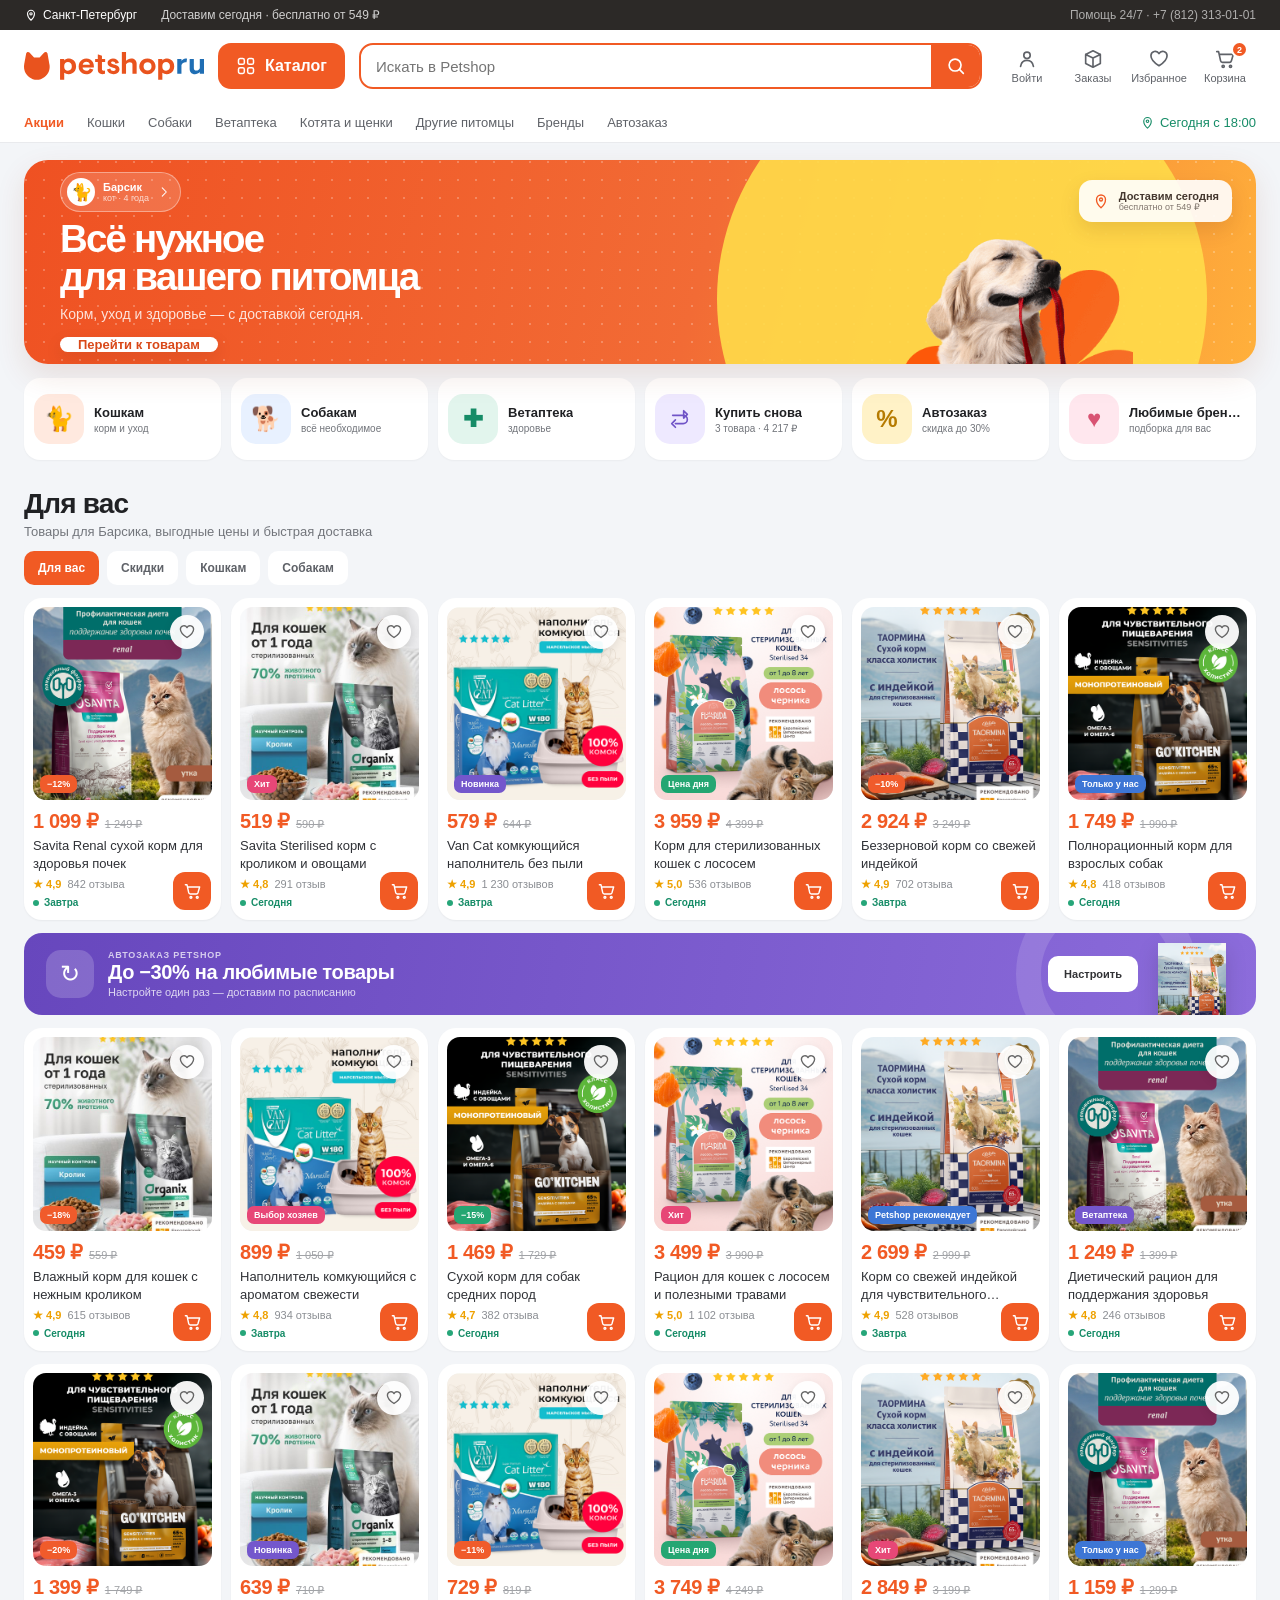
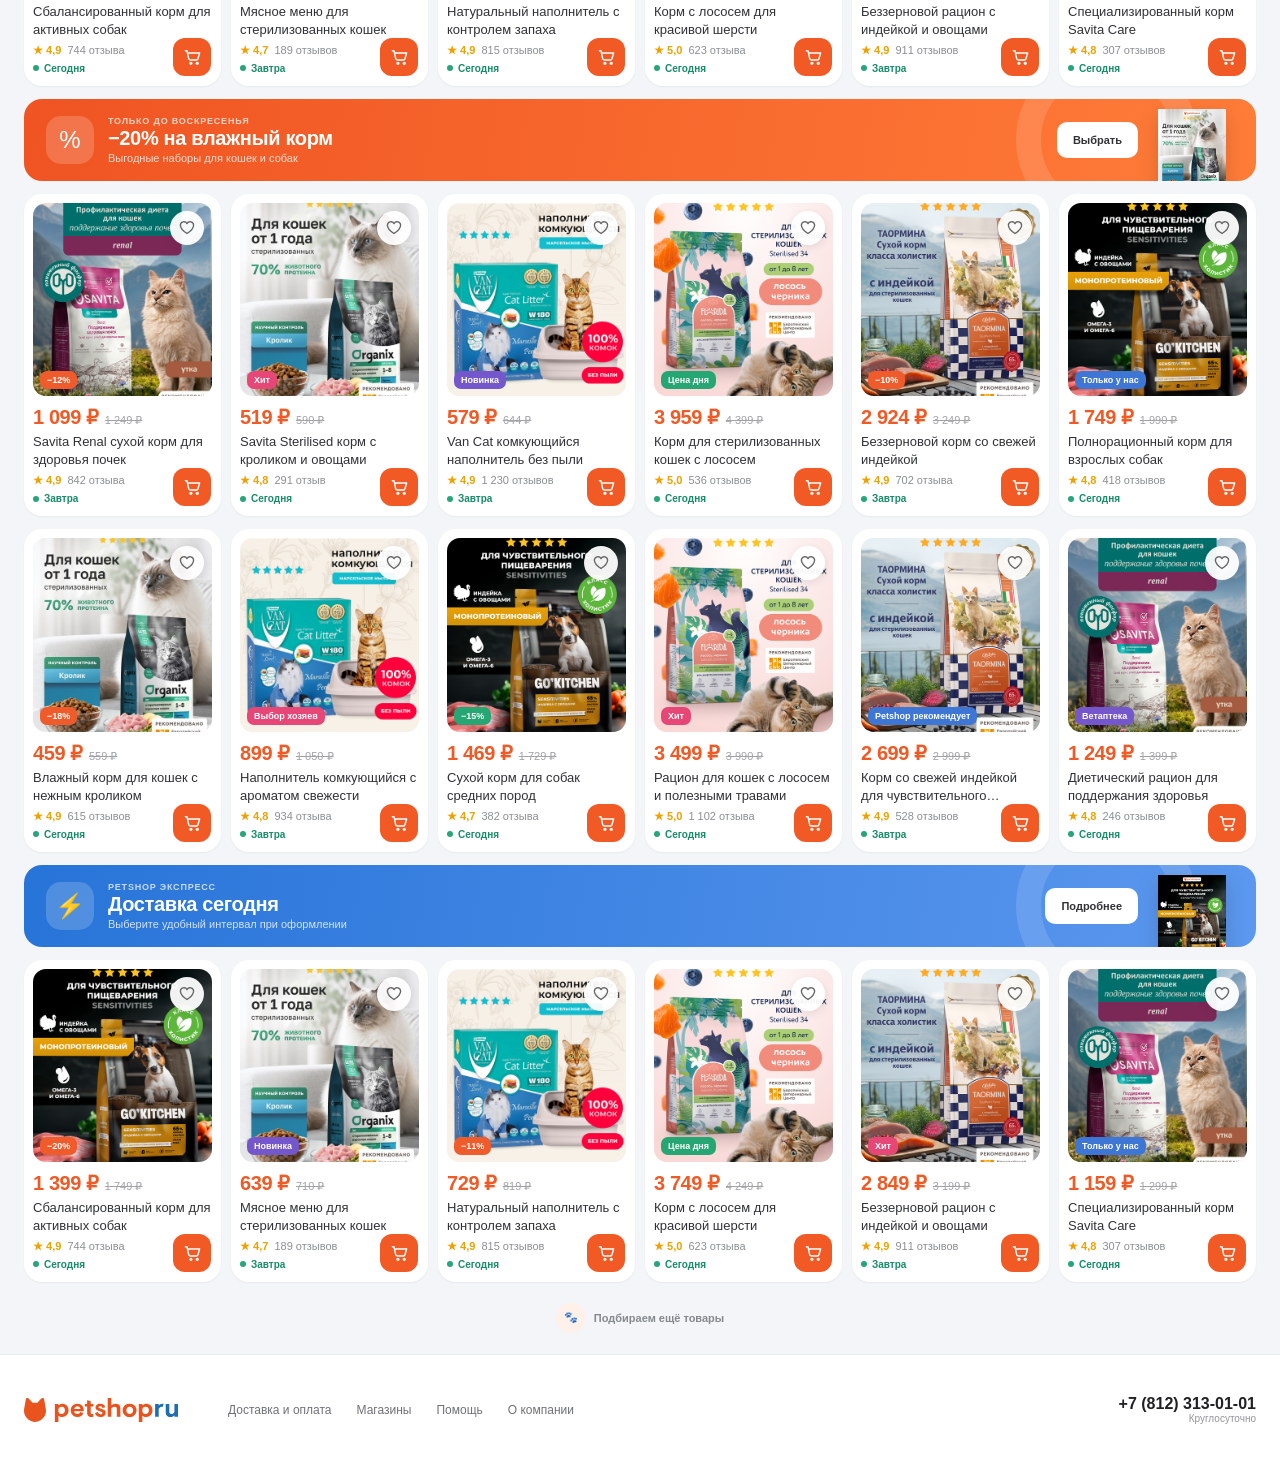
==== public/prototype/index.html @ 1a12dda7 "Add infinite product feed with promo strips" ====
<!doctype html>
<html lang="ru">
<head>
  <meta charset="utf-8">
  <meta name="viewport" content="width=device-width, initial-scale=1, viewport-fit=cover">
  <meta name="theme-color" content="#f15a24">
  <title>Petshop — новая лёгкая главная</title>
  <link rel="stylesheet" href="styles.css">
</head>
<body>
  <svg class="svg-sprite" aria-hidden="true">
    <symbol id="i-menu" viewBox="0 0 24 24"><path d="M4 7h16M4 12h16M4 17h16"/></symbol>
    <symbol id="i-search" viewBox="0 0 24 24"><circle cx="11" cy="11" r="6.5"/><path d="m16 16 4 4"/></symbol>
    <symbol id="i-pin" viewBox="0 0 24 24"><path d="M12 21s6-5.1 6-11a6 6 0 1 0-12 0c0 5.9 6 11 6 11Z"/><circle cx="12" cy="10" r="2"/></symbol>
    <symbol id="i-user" viewBox="0 0 24 24"><circle cx="12" cy="8" r="3.5"/><path d="M5 20c.7-4.3 3.2-6.5 7-6.5s6.3 2.2 7 6.5"/></symbol>
    <symbol id="i-heart" viewBox="0 0 24 24"><path d="M20.8 8.4c0 5.4-8.8 11-8.8 11s-8.8-5.6-8.8-11A4.7 4.7 0 0 1 12 6.1a4.7 4.7 0 0 1 8.8 2.3Z"/></symbol>
    <symbol id="i-cart" viewBox="0 0 24 24"><path d="M3 4h2l2.2 10.1a2 2 0 0 0 2 1.6h7.8a2 2 0 0 0 1.9-1.4L21 7H6"/><circle cx="10" cy="20" r="1.2"/><circle cx="18" cy="20" r="1.2"/></symbol>
    <symbol id="i-box" viewBox="0 0 24 24"><path d="m4 7 8-4 8 4-8 4-8-4Zm0 0v10l8 4 8-4V7M12 11v10"/></symbol>
    <symbol id="i-paw" viewBox="0 0 24 24"><ellipse cx="7" cy="8" rx="2" ry="3"/><ellipse cx="17" cy="8" rx="2" ry="3"/><ellipse cx="12" cy="5.5" rx="2" ry="3"/><path d="M6.5 17c0-3 2.5-6 5.5-6s5.5 3 5.5 6c0 2-1.7 3-3.4 2.3a5 5 0 0 0-4.2 0C8.2 20 6.5 19 6.5 17Z"/></symbol>
    <symbol id="i-grid" viewBox="0 0 24 24"><rect x="3" y="3" width="7" height="7" rx="2"/><rect x="14" y="3" width="7" height="7" rx="2"/><rect x="3" y="14" width="7" height="7" rx="2"/><rect x="14" y="14" width="7" height="7" rx="2"/></symbol>
    <symbol id="i-chevron" viewBox="0 0 24 24"><path d="m9 5 7 7-7 7"/></symbol>
    <symbol id="i-close" viewBox="0 0 24 24"><path d="m5 5 14 14M19 5 5 19"/></symbol>
    <symbol id="i-repeat" viewBox="0 0 24 24"><path d="M4 8h11.5a4.5 4.5 0 0 1 0 9H7"/><path d="m7 13-4 4 4 4M20 7l-4-4v8l4-4Z"/></symbol>
    <symbol id="i-home" viewBox="0 0 24 24"><path d="m3 11 9-8 9 8"/><path d="M5 10v11h14V10M9 21v-7h6v7"/></symbol>
  </svg>

  <div class="topbar">
    <div class="shell topbar__inner">
      <button type="button" data-toast="Город доставки — Санкт-Петербург"><svg><use href="#i-pin"/></svg>Санкт-Петербург</button>
      <span>Доставим сегодня · бесплатно от 549 ₽</span>
      <a href="tel:+78123130101">Помощь 24/7 · +7 (812) 313-01-01</a>
    </div>
  </div>

  <header class="site-header">
    <div class="shell header-main">
      <button class="icon-button mobile-menu" type="button" aria-label="Открыть меню" aria-expanded="false" data-menu-open><svg><use href="#i-menu"/></svg></button>

      <a class="logo" href="#" aria-label="Petshop — главная"><img src="assets/petshop-logo.svg" alt="Petshop.ru"></a>

      <button class="catalog-button" type="button" data-toast="Каталог открыт"><svg><use href="#i-grid"/></svg>Каталог</button>

      <form class="search search--desktop" data-search-form>
        <input type="search" placeholder="Искать в Petshop" aria-label="Поиск в Petshop">
        <button type="submit" aria-label="Найти"><svg><use href="#i-search"/></svg></button>
      </form>

      <nav class="account-nav" aria-label="Личный кабинет">
        <a href="#"><svg><use href="#i-user"/></svg><span>Войти</span></a>
        <a href="#"><svg><use href="#i-box"/></svg><span>Заказы</span></a>
        <a href="#"><svg><use href="#i-heart"/></svg><span>Избранное</span></a>
        <a href="#" class="cart-link"><svg><use href="#i-cart"/></svg><span>Корзина</span><b data-cart-count>2</b></a>
      </nav>

      <a class="mobile-cart" href="#" aria-label="Корзина"><svg><use href="#i-cart"/></svg><b data-cart-count>2</b></a>
    </div>

    <div class="shell mobile-search-wrap">
      <form class="search search--mobile" data-search-form>
        <svg><use href="#i-search"/></svg>
        <input type="search" placeholder="Искать в Petshop" aria-label="Поиск в Petshop">
      </form>
    </div>

    <nav class="shell shortcut-nav" aria-label="Разделы магазина">
      <a class="shortcut-nav__accent" href="#catalog">Акции</a>
      <a href="#">Кошки</a>
      <a href="#">Собаки</a>
      <a href="#">Ветаптека</a>
      <a href="#">Котята и щенки</a>
      <a href="#">Другие питомцы</a>
      <a href="#">Бренды</a>
      <a href="#auto">Автозаказ</a>
      <span><svg><use href="#i-pin"/></svg> Сегодня с 18:00</span>
    </nav>
  </header>

  <main>
    <section class="shell hero">
      <div class="hero__content">
        <button class="pet-chip" type="button" data-toast="Профиль Барсика открыт"><span class="pet-chip__avatar">🐈</span><span><b>Барсик</b><small>кот · 4 года</small></span><svg><use href="#i-chevron"/></svg></button>
        <h1>Всё нужное<br>для вашего питомца</h1>
        <p>Корм, уход и здоровье — с доставкой сегодня.</p>
        <button class="hero__button" type="button" data-scroll-catalog>Перейти к товарам</button>
      </div>
      <div class="hero__message"><svg><use href="#i-pin"/></svg><span><b>Доставим сегодня</b><small>бесплатно от 549 ₽</small></span></div>
      <div class="hero__shape"></div>
      <img class="hero__pet" src="assets/hero-dog.png" alt="Собака Petshop">
    </section>

    <section class="shell quick-section" aria-label="Быстрые действия">
      <div class="quick-grid">
        <a class="quick-card" href="#"><span class="quick-card__icon quick-card__icon--peach">🐈</span><span><b>Кошкам</b><small>корм и уход</small></span></a>
        <a class="quick-card" href="#"><span class="quick-card__icon quick-card__icon--blue">🐕</span><span><b>Собакам</b><small>всё необходимое</small></span></a>
        <a class="quick-card" href="#"><span class="quick-card__icon quick-card__icon--green">✚</span><span><b>Ветаптека</b><small>здоровье</small></span></a>
        <button class="quick-card" type="button" data-repeat-order><span class="quick-card__icon quick-card__icon--lilac"><svg><use href="#i-repeat"/></svg></span><span><b>Купить снова</b><small>3 товара · 4 217 ₽</small></span></button>
        <a class="quick-card" href="#auto"><span class="quick-card__icon quick-card__icon--yellow">%</span><span><b>Автозаказ</b><small>скидка до 30%</small></span></a>
        <a class="quick-card" href="#"><span class="quick-card__icon quick-card__icon--rose">♥</span><span><b>Любимые бренды</b><small>подборка для вас</small></span></a>
      </div>
    </section>

    <section class="shell product-section" id="catalog">
      <div class="section-head">
        <div><h2>Для вас</h2><p>Товары для Барсика, выгодные цены и быстрая доставка</p></div>
      </div>

      <div class="discovery-tabs" aria-label="Фильтры товарной ленты">
        <button class="is-active" type="button">Для вас</button>
        <button type="button" data-toast="Показываем товары со скидками">Скидки</button>
        <button type="button" data-toast="Показываем товары для кошек">Кошкам</button>
        <button type="button" data-toast="Показываем товары для собак">Собакам</button>
      </div>

      <div class="product-feed" data-product-feed aria-live="polite"></div>
      <div class="feed-loader" data-feed-sentinel><span>🐾</span> Подбираем ещё товары</div>
    </section>
  </main>

  <footer class="footer">
    <div class="shell footer__inner">
      <a class="logo logo--footer" href="#"><img src="assets/petshop-logo.svg" alt="Petshop.ru"></a>
      <nav><a href="#">Доставка и оплата</a><a href="#">Магазины</a><a href="#">Помощь</a><a href="#">О компании</a></nav>
      <div><a href="tel:+78123130101">+7 (812) 313-01-01</a><span>Круглосуточно</span></div>
    </div>
  </footer>

  <nav class="mobile-bottom-nav" aria-label="Мобильная навигация">
    <a class="is-active" href="#"><svg><use href="#i-home"/></svg><span>Главная</span></a>
    <a href="#catalog"><svg><use href="#i-grid"/></svg><span>Каталог</span></a>
    <a href="#"><svg><use href="#i-search"/></svg><span>Поиск</span></a>
    <a href="#"><svg><use href="#i-box"/></svg><span>Заказы</span></a>
    <a href="#"><svg><use href="#i-cart"/></svg><span>Корзина</span><b data-cart-count>2</b></a>
  </nav>

  <aside class="mobile-drawer" aria-hidden="true" data-mobile-drawer>
    <div class="mobile-drawer__panel">
      <div class="mobile-drawer__head"><a class="logo" href="#"><img src="assets/petshop-logo.svg" alt="Petshop.ru"></a><button class="icon-button" type="button" aria-label="Закрыть меню" data-menu-close><svg><use href="#i-close"/></svg></button></div>
      <nav><a href="#catalog">Каталог</a><a href="#">Кошки</a><a href="#">Собаки</a><a href="#">Ветаптека</a><a href="#auto">Автозаказ</a><a href="#">Магазины</a></nav>
      <div class="drawer-delivery"><svg><use href="#i-pin"/></svg><span><b>Доставим сегодня</b><small>Санкт-Петербург</small></span></div>
    </div>
  </aside>

  <div class="toast" role="status" aria-live="polite" data-toast-box></div>
  <script src="script.js"></script>
</body>
</html>
---- public/prototype/styles.css ----
:root {
  --orange: #f15a24;
  --orange-dark: #d94716;
  --ink: #202124;
  --muted: #72757b;
  --line: #e9eaed;
  --canvas: #f3f5f8;
  --paper: #fff;
  --green: #168c67;
  --radius: 18px;
}

* { box-sizing: border-box; }
html { scroll-behavior: smooth; }
body { margin: 0; overflow-x: clip; background: var(--canvas); color: var(--ink); font-family: -apple-system, BlinkMacSystemFont, "Segoe UI", Arial, sans-serif; -webkit-font-smoothing: antialiased; }
body.drawer-open { overflow: hidden; }
a { color: inherit; text-decoration: none; }
button, input { font: inherit; }
button { color: inherit; }
button, a { -webkit-tap-highlight-color: transparent; }
img { display: block; max-width: 100%; }
svg { width: 22px; height: 22px; fill: none; stroke: currentColor; stroke-width: 1.8; stroke-linecap: round; stroke-linejoin: round; }
.svg-sprite { position: absolute; width: 0; height: 0; overflow: hidden; }
.shell { width: min(1360px, calc(100% - 48px)); margin-inline: auto; }

.topbar { background: #2c2927; color: rgba(255,255,255,.78); font-size: 12px; }
.topbar__inner { height: 30px; display: flex; align-items: center; gap: 24px; }
.topbar button { display: flex; align-items: center; gap: 5px; padding: 0; border: 0; background: none; color: #fff; cursor: pointer; }
.topbar button svg { width: 14px; height: 14px; }
.topbar a { margin-left: auto; color: rgba(255,255,255,.62); }

.site-header { position: sticky; z-index: 50; top: 0; background: #fff; box-shadow: 0 1px 0 var(--line); }
.header-main { height: 72px; display: flex; align-items: center; gap: 14px; }
.logo { flex: 0 0 auto; display: inline-flex; align-items: center; }
.logo img { width: 180px; height: 28px; }
.catalog-button { height: 46px; display: flex; align-items: center; gap: 9px; padding: 0 18px; border: 0; border-radius: 13px; background: var(--orange); color: #fff; font-weight: 750; cursor: pointer; }
.catalog-button:hover { background: var(--orange-dark); }
.catalog-button svg { width: 20px; }
.search { height: 46px; display: flex; align-items: center; border: 2px solid var(--orange); border-radius: 14px; background: #fff; overflow: hidden; }
.search--desktop { flex: 1 1 auto; min-width: 240px; }
.search input { width: 100%; height: 100%; padding: 0 15px; border: 0; outline: 0; background: transparent; font-size: 15px; }
.search button { width: 52px; height: 100%; display: grid; place-items: center; border: 0; background: var(--orange); color: #fff; cursor: pointer; }
.account-nav { flex: 0 0 auto; display: flex; gap: 4px; }
.account-nav a { position: relative; min-width: 62px; height: 52px; display: grid; place-items: center; align-content: center; gap: 2px; border-radius: 12px; color: #5f6268; font-size: 11px; }
.account-nav a:hover { background: #f6f6f7; color: var(--orange); }
.account-nav svg { width: 22px; height: 22px; }
.account-nav b, .mobile-cart b, .mobile-bottom-nav b { position: absolute; top: 1px; right: 8px; min-width: 17px; height: 17px; display: grid; place-items: center; padding: 0 4px; border: 2px solid #fff; border-radius: 99px; background: var(--orange); color: #fff; font-size: 9px; }
.mobile-menu, .mobile-cart, .mobile-search-wrap { display: none; }
.icon-button { width: 42px; height: 42px; display: grid; place-items: center; padding: 0; border: 1px solid var(--line); border-radius: 12px; background: #fff; cursor: pointer; }
.mobile-menu { display: none; }

.shortcut-nav { height: 40px; display: flex; align-items: center; gap: 23px; overflow: hidden; color: #5f6268; font-size: 13px; white-space: nowrap; }
.shortcut-nav a:hover, .shortcut-nav__accent { color: var(--orange); }
.shortcut-nav__accent { font-weight: 750; }
.shortcut-nav span { margin-left: auto; display: flex; align-items: center; gap: 5px; color: var(--green); }
.shortcut-nav span svg { width: 15px; height: 15px; }

.hero { position: relative; height: 204px; margin-top: 18px; overflow: hidden; border-radius: 24px; background: linear-gradient(105deg, #ef5122 0%, #f26b35 55%, #ffb03b 100%); color: #fff; box-shadow: 0 12px 30px rgba(147,61,28,.12); }
.hero::before { content: ""; position: absolute; inset: 0; opacity: .24; background-image: radial-gradient(circle at 2px 2px, #fff 1.2px, transparent 1.4px); background-size: 18px 18px; }
.hero__content { position: relative; z-index: 3; width: 57%; height: 100%; display: flex; flex-direction: column; align-items: flex-start; justify-content: center; padding: 20px 36px; }
.pet-chip { display: flex; align-items: center; gap: 8px; margin-bottom: 8px; padding: 5px 9px 5px 6px; border: 1px solid rgba(255,255,255,.38); border-radius: 99px; background: rgba(255,255,255,.16); color: #fff; cursor: pointer; }
.pet-chip__avatar { width: 28px; height: 28px; display: grid; place-items: center; border-radius: 50%; background: #fff; font-size: 17px; }
.pet-chip span:nth-child(2) { display: grid; text-align: left; }
.pet-chip b { font-size: 11px; }
.pet-chip small { opacity: .75; font-size: 9px; }
.pet-chip svg { width: 14px; height: 14px; }
.hero h1 { margin: 0; max-width: 580px; font-size: clamp(32px, 3vw, 46px); line-height: .98; letter-spacing: -1.8px; }
.hero p { margin: 10px 0 15px; color: rgba(255,255,255,.84); font-size: 14px; }
.hero__button { height: 40px; padding: 0 18px; border: 0; border-radius: 11px; background: #fff; color: #d94818; font-size: 13px; font-weight: 750; cursor: pointer; box-shadow: 0 6px 16px rgba(104,36,12,.14); }
.hero__shape { position: absolute; z-index: 1; right: 4%; bottom: -180px; width: 490px; height: 490px; border-radius: 50%; background: rgba(255,220,74,.9); }
.hero__pet { position: absolute; z-index: 2; right: 10%; bottom: -112px; width: 310px; }
.hero__message { position: absolute; z-index: 4; right: 24px; top: 20px; display: flex; align-items: center; gap: 9px; padding: 10px 13px; border-radius: 13px; background: rgba(255,255,255,.9); color: #44372e; box-shadow: 0 8px 20px rgba(91,42,15,.13); }
.hero__message svg { width: 18px; color: var(--orange); }
.hero__message span { display: grid; }
.hero__message b { font-size: 11px; }
.hero__message small { color: #81766e; font-size: 9px; }

.quick-section { margin-top: 14px; }
.quick-grid { display: grid; grid-template-columns: repeat(6, minmax(0,1fr)); gap: 10px; }
.quick-card { min-width: 0; height: 82px; display: flex; align-items: center; gap: 10px; padding: 10px; border: 0; border-radius: 16px; background: #fff; text-align: left; cursor: pointer; box-shadow: 0 1px 2px rgba(20,20,20,.04); transition: transform .18s ease, box-shadow .18s ease; }
.quick-card:hover { transform: translateY(-2px); box-shadow: 0 8px 22px rgba(30,34,40,.08); }
.quick-card__icon { flex: 0 0 50px; width: 50px; height: 50px; display: grid; place-items: center; border-radius: 15px; font-size: 24px; font-weight: 800; }
.quick-card__icon svg { width: 24px; }
.quick-card__icon--peach { background: #ffe9df; }
.quick-card__icon--blue { background: #e8f1ff; }
.quick-card__icon--green { background: #e2f5ed; color: var(--green); }
.quick-card__icon--lilac { background: #eee9ff; color: #7054c7; }
.quick-card__icon--yellow { background: #fff2c7; color: #b67b00; }
.quick-card__icon--rose { background: #ffe7ee; color: #d95373; }
.quick-card > span:last-child { min-width: 0; display: grid; gap: 3px; }
.quick-card b { overflow: hidden; text-overflow: ellipsis; font-size: 13px; white-space: nowrap; }
.quick-card small { overflow: hidden; color: var(--muted); font-size: 10px; text-overflow: ellipsis; white-space: nowrap; }

.product-section { margin-top: 28px; scroll-margin-top: 120px; }
.section-head { display: flex; align-items: flex-end; justify-content: space-between; margin-bottom: 14px; }
.section-head h2 { margin: 0; font-size: 28px; letter-spacing: -.8px; }
.section-head p { margin: 4px 0 0; color: var(--muted); font-size: 13px; }
.section-head a { display: flex; align-items: center; gap: 2px; color: var(--orange); font-size: 13px; font-weight: 700; }
.section-head a svg { width: 17px; }
.discovery-tabs { display: flex; gap: 8px; margin: -2px 0 13px; overflow-x: auto; scrollbar-width: none; }
.discovery-tabs::-webkit-scrollbar { display: none; }
.discovery-tabs button { flex: 0 0 auto; height: 34px; padding: 0 14px; border: 0; border-radius: 10px; background: #fff; color: #5f6268; font-size: 12px; font-weight: 700; cursor: pointer; }
.discovery-tabs button.is-active { background: var(--orange); color: #fff; }
.product-feed { display: grid; gap: 13px; }
.feed-batch { display: grid; gap: 13px; }
.product-grid { display: grid; grid-template-columns: repeat(6, minmax(0,1fr)); gap: 10px; }
.product-card { position: relative; min-width: 0; padding: 9px 9px 12px; border-radius: 18px; background: #fff; box-shadow: 0 1px 2px rgba(20,20,20,.05); transition: transform .16s ease, box-shadow .16s ease; }
.product-card:hover { transform: translateY(-2px); box-shadow: 0 10px 26px rgba(30,34,40,.08); }
.product-card__visual { position: relative; aspect-ratio: 1 / 1.08; overflow: hidden; border-radius: 13px; background: #f3f3f3; }
.product-card__visual img { width: 100%; height: 100%; object-fit: cover; }
.favorite { position: absolute; z-index: 2; top: 8px; right: 8px; width: 34px; height: 34px; display: grid; place-items: center; padding: 0; border: 0; border-radius: 50%; background: rgba(255,255,255,.94); color: #666; cursor: pointer; box-shadow: 0 3px 10px rgba(0,0,0,.09); }
.favorite svg { width: 18px; }
.favorite.is-active { color: #e4415d; }
.favorite.is-active svg { fill: currentColor; }
.badge { position: absolute; z-index: 2; left: 7px; bottom: 7px; padding: 4px 7px; border-radius: 7px; color: #fff; font-size: 9px; font-weight: 750; }
.badge--orange { background: #f05b2b; }
.badge--pink { background: #e74777; }
.badge--purple { background: #7457cc; }
.badge--green { background: #25a672; }
.badge--blue { background: #3d76d5; }
.price-row { display: flex; align-items: baseline; gap: 6px; margin-top: 9px; }
.price-row strong { color: var(--orange); font-size: 20px; letter-spacing: -.4px; }
.price-row del { color: #a1a3a7; font-size: 11px; }
.product-card h3 { min-height: 36px; margin: 4px 0 5px; overflow: hidden; display: -webkit-box; color: #303237; font-size: 13px; font-weight: 500; line-height: 1.38; -webkit-box-orient: vertical; -webkit-line-clamp: 2; }
.rating { color: #eea100; font-size: 11px; font-weight: 700; }
.rating span { margin-left: 3px; color: #8b8e93; font-weight: 400; }
.delivery { display: flex; align-items: center; gap: 5px; margin-top: 6px; color: var(--green); font-size: 10px; font-weight: 650; }
.delivery i { width: 6px; height: 6px; border-radius: 50%; background: #26a679; }
.add-cart { position: absolute; right: 10px; bottom: 10px; width: 38px; height: 38px; display: grid; place-items: center; padding: 0; border: 0; border-radius: 12px; background: var(--orange); color: #fff; cursor: pointer; }
.add-cart svg { width: 19px; }
.add-cart span { display: none; }
.add-cart.is-added { background: #e0f2ea; color: var(--green); }

.promo-strip { position: relative; height: 82px; display: flex; align-items: center; gap: 14px; padding: 0 118px 0 22px; overflow: hidden; border-radius: 18px; color: #fff; }
.promo-strip::after { content: ""; position: absolute; right: 58px; width: 132px; height: 132px; border: 25px solid rgba(255,255,255,.13); border-radius: 50%; }
.promo-strip--orange { background: linear-gradient(100deg, #ef5422, #ff7c38); }
.promo-strip--blue { background: linear-gradient(100deg, #2774d8, #5c98ef); }
.promo-strip--green { background: linear-gradient(100deg, #148a68, #35ad83); }
.promo-strip--purple { background: linear-gradient(100deg, #6747bd, #8c6cdb); }
.promo-strip__icon { position: relative; z-index: 2; flex: 0 0 48px; width: 48px; height: 48px; display: grid; place-items: center; border-radius: 15px; background: rgba(255,255,255,.18); font-size: 24px; }
.promo-strip__copy { position: relative; z-index: 2; min-width: 0; }
.promo-strip__eyebrow { display: block; margin-bottom: 2px; color: rgba(255,255,255,.72); font-size: 9px; font-weight: 800; letter-spacing: .8px; text-transform: uppercase; }
.promo-strip h3 { margin: 0; font-size: 20px; line-height: 1.05; letter-spacing: -.35px; }
.promo-strip p { margin: 3px 0 0; color: rgba(255,255,255,.78); font-size: 11px; }
.promo-strip button { position: relative; z-index: 3; flex: 0 0 auto; height: 36px; margin-left: auto; padding: 0 16px; border: 0; border-radius: 10px; background: #fff; color: #313235; font-size: 11px; font-weight: 800; cursor: pointer; }
.promo-strip img { position: absolute; z-index: 2; right: 18px; bottom: -20px; width: 92px; height: 92px; object-fit: contain; filter: drop-shadow(0 8px 10px rgba(0,0,0,.14)); }
.feed-loader { height: 72px; display: flex; align-items: center; justify-content: center; gap: 8px; color: #85888d; font-size: 11px; font-weight: 650; }
.feed-loader span { display: inline-grid; place-items: center; width: 30px; height: 30px; border-radius: 50%; background: #fff0e9; animation: loader-pulse 1.4s ease-in-out infinite; }
@keyframes loader-pulse { 50% { transform: scale(1.12); } }

.auto-banner { position: relative; min-height: 146px; display: flex; align-items: center; gap: 18px; margin-top: 26px; margin-bottom: 34px; padding: 24px 190px 24px 28px; overflow: hidden; border-radius: 22px; background: linear-gradient(100deg, #5b3db5, #7657cd 62%, #a68bea); color: #fff; }
.auto-banner::after { content: "%"; position: absolute; right: 18px; bottom: -42px; color: rgba(255,255,255,.1); font-size: 190px; font-weight: 900; }
.auto-banner__icon { flex: 0 0 54px; width: 54px; height: 54px; display: grid; place-items: center; border-radius: 16px; background: rgba(255,255,255,.16); }
.auto-banner__icon svg { width: 28px; }
.auto-banner span { color: rgba(255,255,255,.72); font-size: 11px; font-weight: 700; text-transform: uppercase; letter-spacing: .9px; }
.auto-banner h2 { margin: 3px 0 4px; font-size: 25px; }
.auto-banner p { margin: 0; color: rgba(255,255,255,.76); font-size: 13px; }
.auto-banner button { height: 42px; margin-left: auto; padding: 0 20px; border: 0; border-radius: 12px; background: #fff; color: #5c3cb5; font-size: 13px; font-weight: 750; cursor: pointer; }
.auto-banner > strong { position: absolute; z-index: 2; right: 32px; top: 18px; display: grid; color: rgba(255,255,255,.75); font-size: 11px; }
.auto-banner > strong b { color: #fff; font-size: 30px; }

.footer { border-top: 1px solid var(--line); background: #fff; }
.footer__inner { min-height: 110px; display: flex; align-items: center; gap: 50px; }
.logo--footer img { width: 154px; height: auto; }
.footer nav { display: flex; gap: 25px; color: #6e7176; font-size: 12px; }
.footer__inner > div { margin-left: auto; display: grid; text-align: right; }
.footer__inner > div a { font-size: 16px; font-weight: 750; }
.footer__inner > div span { color: #929499; font-size: 10px; }

.mobile-bottom-nav, .mobile-drawer { display: none; }
.toast { position: fixed; z-index: 200; left: 50%; bottom: 24px; max-width: min(420px, calc(100% - 32px)); padding: 12px 17px; border-radius: 12px; background: #272522; color: #fff; box-shadow: 0 18px 42px rgba(0,0,0,.25); font-size: 12px; font-weight: 650; transform: translate(-50%, 24px); opacity: 0; pointer-events: none; transition: .22s ease; }
.toast.is-visible { transform: translate(-50%, 0); opacity: 1; }

@media (max-width: 1180px) {
  .account-nav a { min-width: 52px; }
  .product-grid { grid-template-columns: repeat(5, minmax(0,1fr)); }
  .quick-grid { grid-template-columns: repeat(3, 1fr); }
}

@media (max-width: 860px) {
  .shell { width: min(100% - 28px, 800px); }
  .logo img { width: 160px; height: auto; }
  .catalog-button { padding: 0 13px; }
  .catalog-button span { display: none; }
  .account-nav a:nth-child(2), .account-nav a:nth-child(3) { display: none; }
  .product-grid { grid-template-columns: repeat(4, minmax(0,1fr)); }
}

@media (max-width: 700px) {
  body { padding-bottom: calc(68px + env(safe-area-inset-bottom)); }
  .shell { width: calc(100% - 20px); }
  .topbar__inner { width: calc(100% - 20px); height: 27px; gap: 10px; font-size: 9px; }
  .topbar__inner span { margin-left: auto; }
  .topbar a { display: none; }
  .site-header { position: sticky; top: 0; }
  .header-main { width: calc(100% - 20px); height: 58px; gap: 10px; }
  .mobile-menu { flex: 0 0 38px; width: 38px; height: 38px; display: grid; border: 0; background: #f4f3f1; }
  .logo img { width: 145px; height: auto; }
  .catalog-button, .search--desktop, .account-nav { display: none; }
  .mobile-cart { position: relative; width: 38px; height: 38px; display: grid; place-items: center; margin-left: auto; border-radius: 11px; background: #f4f3f1; }
  .mobile-cart b { right: -3px; top: -4px; }
  .mobile-search-wrap { width: calc(100% - 20px); display: block; padding-bottom: 9px; }
  .search--mobile { height: 42px; gap: 8px; padding: 0 13px; border: 0; border-radius: 13px; background: #f2f3f5; color: #7d8085; }
  .search--mobile svg { flex: 0 0 19px; width: 19px; }
  .search--mobile input { padding: 0; font-size: 13px; }
  .shortcut-nav { width: 100%; height: 39px; gap: 7px; padding: 0 10px; overflow-x: auto; border-top: 1px solid #f2f2f2; scrollbar-width: none; }
  .shortcut-nav::-webkit-scrollbar { display: none; }
  .shortcut-nav a { flex: 0 0 auto; padding: 7px 11px; border-radius: 10px; background: #f5f5f6; color: #36383c; font-size: 10px; font-weight: 650; }
  .shortcut-nav__accent { background: #fff0e9 !important; color: var(--orange) !important; }
  .shortcut-nav span { display: none; }

  .hero { width: calc(100% - 20px); height: 184px; margin-top: 10px; border-radius: 18px; }
  .hero__content { width: 72%; padding: 12px 17px; justify-content: center; }
  .pet-chip { margin-bottom: 8px; padding: 4px 7px 4px 4px; }
  .pet-chip__avatar { width: 25px; height: 25px; font-size: 14px; }
  .pet-chip b { font-size: 10px; }
  .pet-chip small { display: none; }
  .hero h1 { max-width: 230px; font-size: 27px; line-height: 1.01; letter-spacing: -1px; }
  .hero p { max-width: 205px; margin: 7px 0 10px; font-size: 10px; line-height: 1.3; }
  .hero__button { height: 34px; padding: 0 13px; font-size: 10px; }
  .hero__shape { right: -28%; bottom: -94px; width: 270px; height: 270px; }
  .hero__pet { right: -5%; bottom: -67px; width: 170px; }
  .hero__message { display: none; }

  .quick-section { width: 100%; margin-top: 9px; }
  .quick-grid { display: flex; gap: 8px; padding: 0 10px; overflow-x: auto; scroll-snap-type: x proximity; scrollbar-width: none; }
  .quick-grid::-webkit-scrollbar { display: none; }
  .quick-card { flex: 0 0 116px; height: 88px; display: grid; align-content: center; justify-items: start; gap: 6px; padding: 9px; scroll-snap-align: start; }
  .quick-card__icon { width: 38px; height: 38px; font-size: 19px; border-radius: 12px; }
  .quick-card__icon svg { width: 19px; }
  .quick-card b { font-size: 11px; }
  .quick-card small { font-size: 8px; }

  .product-section { margin-top: 23px; scroll-margin-top: 140px; }
  .section-head { align-items: center; margin-bottom: 10px; }
  .section-head h2 { font-size: 22px; letter-spacing: -.5px; }
  .section-head p { margin-top: 2px; max-width: 220px; font-size: 10px; }
  .section-head a { font-size: 10px; }
  .discovery-tabs { width: calc(100% + 10px); gap: 6px; margin: -1px 0 10px; padding-right: 10px; }
  .discovery-tabs button { height: 31px; padding: 0 11px; border-radius: 9px; font-size: 10px; }
  .product-feed, .feed-batch { gap: 9px; }
  .product-grid { grid-template-columns: repeat(2, minmax(0,1fr)); gap: 7px; }
  .product-card, .product-card:nth-child(n) { display: block; padding: 7px 7px 10px; border-radius: 15px; }
  .product-card__visual { border-radius: 11px; }
  .favorite { top: 6px; right: 6px; width: 30px; height: 30px; }
  .favorite svg { width: 16px; }
  .badge { left: 5px; bottom: 5px; padding: 3px 5px; font-size: 8px; }
  .price-row { margin-top: 7px; gap: 4px; }
  .price-row strong { font-size: 17px; }
  .price-row del { font-size: 9px; }
  .product-card h3 { min-height: 32px; margin: 3px 0 4px; font-size: 11px; line-height: 1.4; }
  .rating { padding-right: 38px; font-size: 9px; }
  .rating span { display: none; }
  .delivery { font-size: 9px; }
  .add-cart { right: 8px; bottom: 8px; width: 34px; height: 34px; border-radius: 10px; }
  .add-cart svg { width: 17px; }

  .promo-strip { height: 68px; gap: 9px; padding: 0 76px 0 11px; border-radius: 14px; }
  .promo-strip::after { right: 38px; width: 92px; height: 92px; border-width: 18px; }
  .promo-strip__icon { flex-basis: 38px; width: 38px; height: 38px; border-radius: 11px; font-size: 18px; }
  .promo-strip__eyebrow { margin-bottom: 1px; font-size: 7px; letter-spacing: .5px; }
  .promo-strip h3 { max-width: 190px; overflow: hidden; font-size: 14px; text-overflow: ellipsis; white-space: nowrap; }
  .promo-strip p { max-width: 190px; margin-top: 2px; overflow: hidden; font-size: 8px; text-overflow: ellipsis; white-space: nowrap; }
  .promo-strip button { display: none; }
  .promo-strip img { right: 4px; bottom: -13px; width: 73px; height: 73px; }
  .feed-loader { height: 58px; font-size: 10px; }

  .auto-banner { width: calc(100% - 20px); min-height: 148px; align-items: flex-start; gap: 10px; margin-top: 18px; margin-bottom: 18px; padding: 18px 74px 18px 16px; border-radius: 18px; }
  .auto-banner__icon { flex-basis: 42px; width: 42px; height: 42px; border-radius: 13px; }
  .auto-banner__icon svg { width: 21px; }
  .auto-banner span { font-size: 8px; }
  .auto-banner h2 { max-width: 180px; margin-top: 3px; font-size: 17px; line-height: 1.06; }
  .auto-banner p { max-width: 180px; font-size: 10px; line-height: 1.35; }
  .auto-banner button { position: absolute; left: 68px; bottom: 15px; height: 34px; margin: 0; padding: 0 13px; font-size: 10px; }
  .auto-banner > strong { right: 13px; top: 15px; }
  .auto-banner > strong b { font-size: 24px; }
  .auto-banner::after { right: -20px; bottom: -24px; font-size: 110px; }

  .footer { display: none; }
  .mobile-bottom-nav { position: fixed; z-index: 100; left: 0; right: 0; bottom: 0; height: calc(66px + env(safe-area-inset-bottom)); display: grid; grid-template-columns: repeat(5,1fr); padding: 7px 5px env(safe-area-inset-bottom); border-top: 1px solid #e7e7e7; background: rgba(255,255,255,.97); backdrop-filter: blur(12px); }
  .mobile-bottom-nav a { position: relative; display: grid; place-items: center; align-content: center; gap: 3px; color: #85888d; font-size: 8px; }
  .mobile-bottom-nav svg { width: 21px; height: 21px; }
  .mobile-bottom-nav a.is-active { color: var(--orange); }
  .mobile-bottom-nav b { top: -1px; right: calc(50% - 20px); }

  .mobile-drawer { position: fixed; inset: 0; z-index: 150; display: block; background: rgba(26,25,24,.36); opacity: 0; visibility: hidden; transition: .22s ease; }
  .mobile-drawer__panel { width: min(330px, 86vw); height: 100%; padding: max(16px, env(safe-area-inset-top)) 18px 20px; background: #fff; transform: translateX(-102%); transition: .24s ease; }
  .mobile-drawer.is-open { opacity: 1; visibility: visible; }
  .mobile-drawer.is-open .mobile-drawer__panel { transform: translateX(0); }
  .mobile-drawer__head { display: flex; align-items: center; justify-content: space-between; margin-bottom: 22px; }
  .mobile-drawer nav { display: grid; }
  .mobile-drawer nav a { padding: 14px 4px; border-bottom: 1px solid var(--line); font-size: 14px; font-weight: 700; }
  .drawer-delivery { display: flex; align-items: center; gap: 10px; margin-top: 22px; padding: 14px; border-radius: 14px; background: #e7f5ef; color: var(--green); }
  .drawer-delivery svg { width: 20px; }
  .drawer-delivery span { display: grid; }
  .drawer-delivery b { font-size: 12px; }
  .drawer-delivery small { color: #668378; font-size: 9px; }
  .toast { bottom: calc(78px + env(safe-area-inset-bottom)); }
}

@media (max-width: 370px) {
  .hero__content { width: 78%; padding-left: 14px; }
  .hero h1 { font-size: 26px; }
  .hero__pet { right: -12%; }
  .section-head p { max-width: 190px; }
}
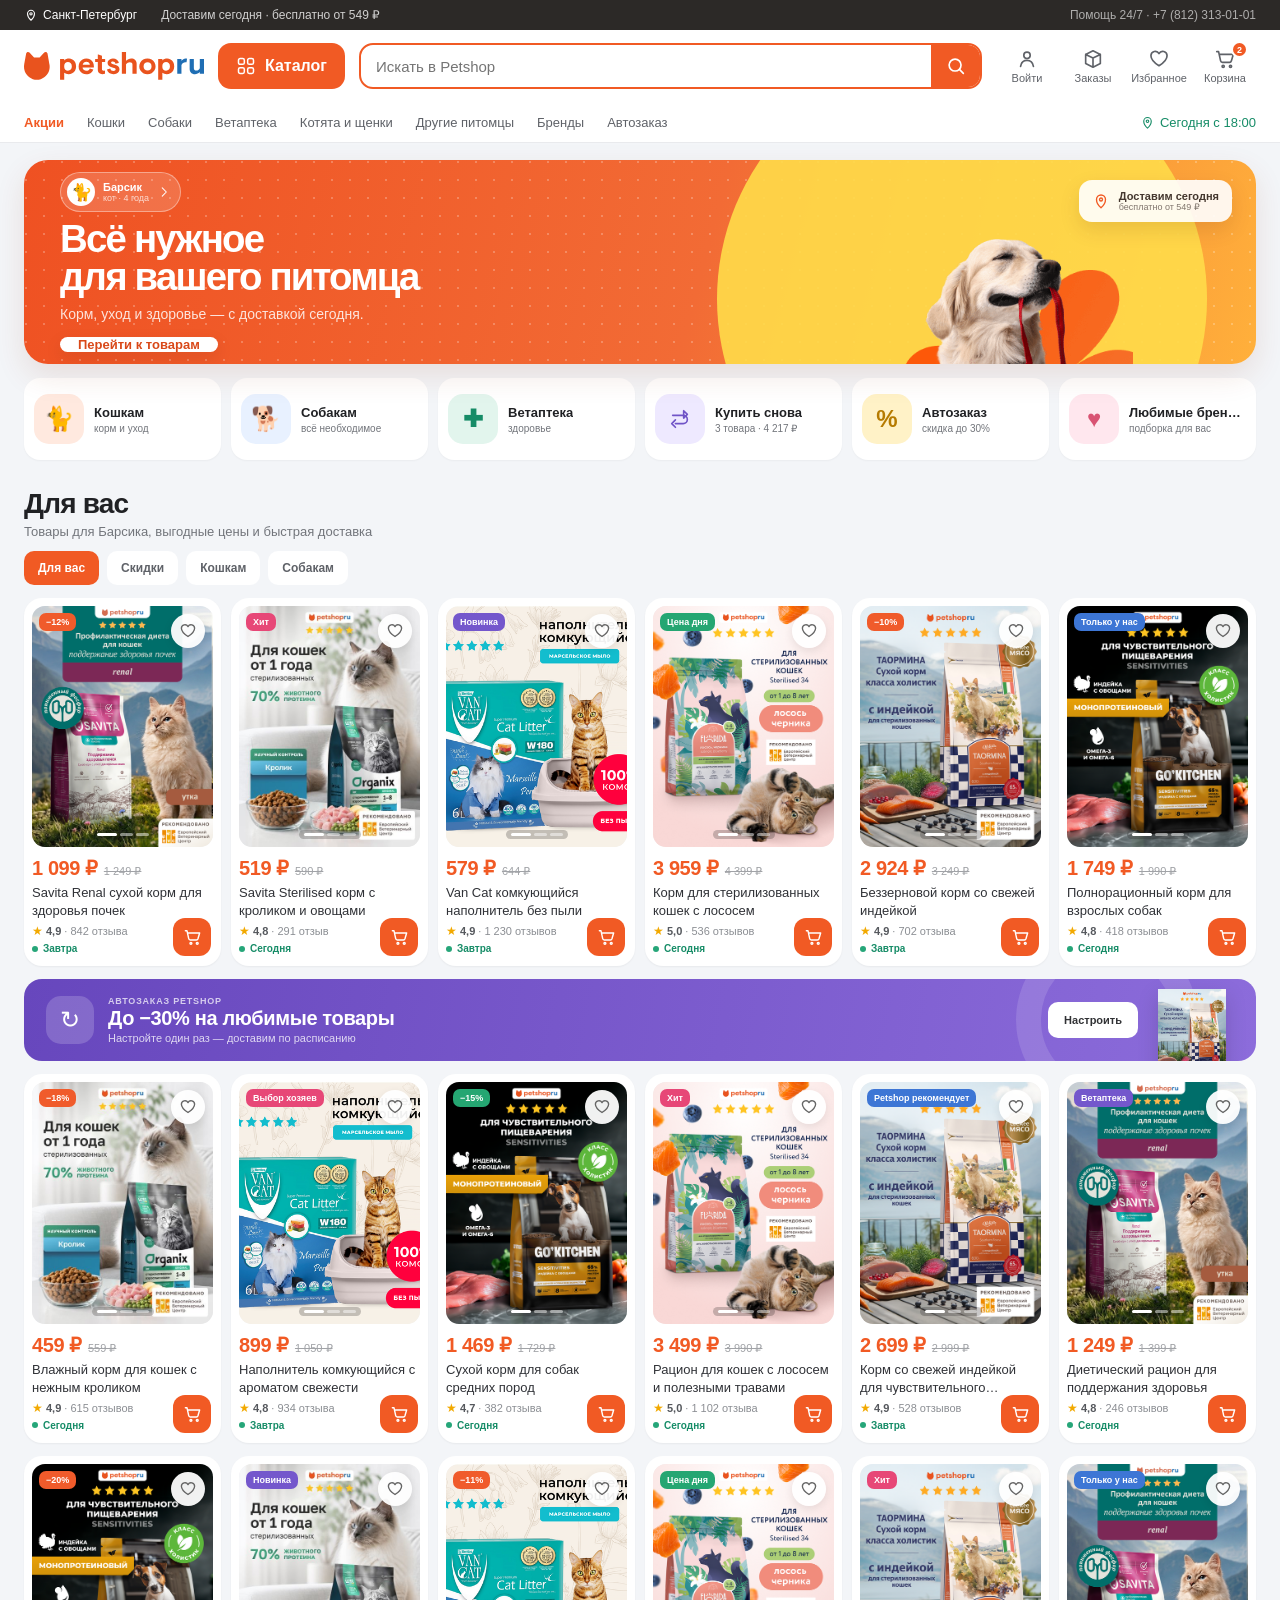
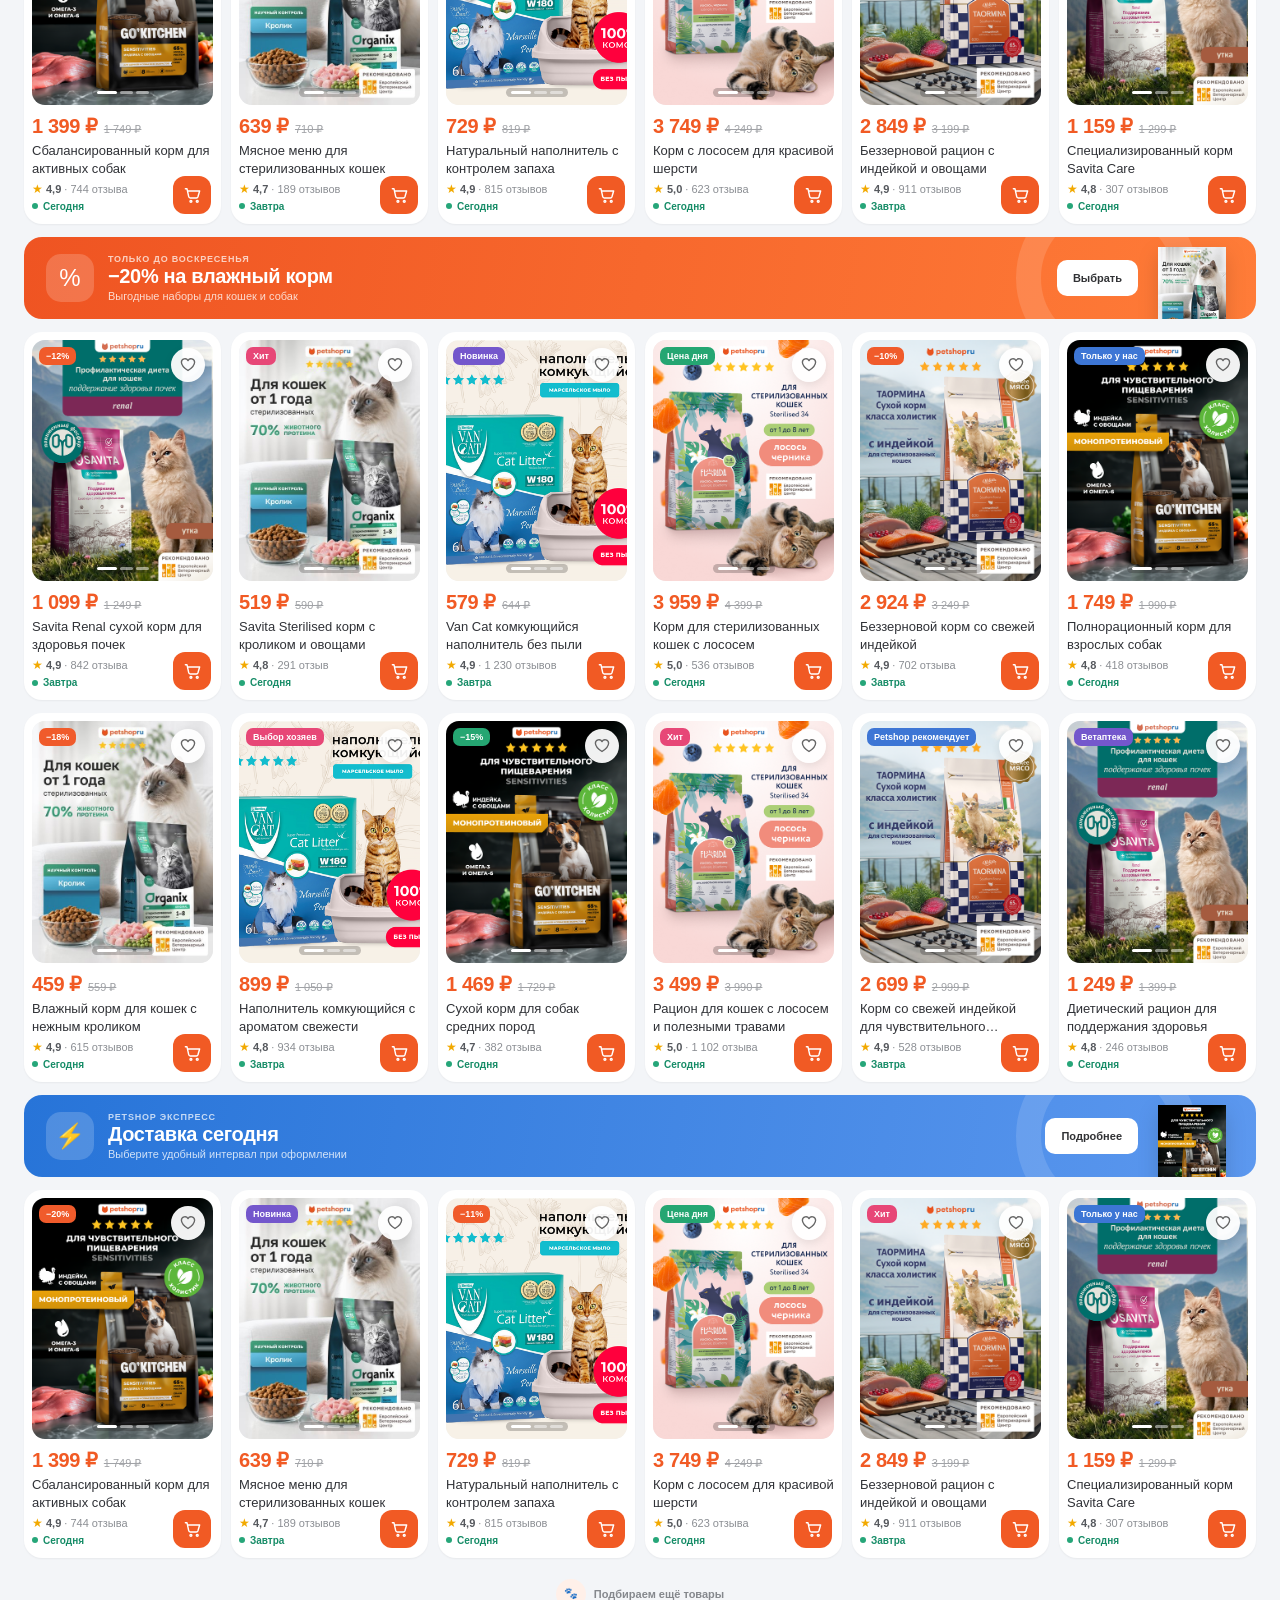
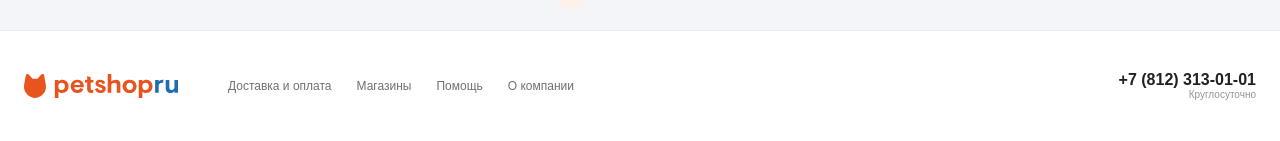
==== commit 1e4a50f8: "Add responsive Petshop catalog pages" ====
--- a/public/prototype/index.html
+++ b/public/prototype/index.html
@@ -36,9 +36,9 @@
     <div class="shell header-main">
       <button class="icon-button mobile-menu" type="button" aria-label="Открыть меню" aria-expanded="false" data-menu-open><svg><use href="#i-menu"/></svg></button>
 
-      <a class="logo" href="#" aria-label="Petshop — главная"><img src="assets/petshop-logo.svg" alt="Petshop.ru"></a>
+      <a class="logo" href="index.html" aria-label="Petshop — главная"><img src="assets/petshop-logo.svg" alt="Petshop.ru"></a>
 
-      <button class="catalog-button" type="button" data-toast="Каталог открыт"><svg><use href="#i-grid"/></svg>Каталог</button>
+      <a class="catalog-button" href="catalog.html"><svg><use href="#i-grid"/></svg>Каталог</a>
 
       <form class="search search--desktop" data-search-form>
         <input type="search" placeholder="Искать в Petshop" aria-label="Поиск в Petshop">
@@ -64,11 +64,11 @@
 
     <nav class="shell shortcut-nav" aria-label="Разделы магазина">
       <a class="shortcut-nav__accent" href="#catalog">Акции</a>
-      <a href="#">Кошки</a>
-      <a href="#">Собаки</a>
-      <a href="#">Ветаптека</a>
-      <a href="#">Котята и щенки</a>
-      <a href="#">Другие питомцы</a>
+      <a href="catalog.html?page=cats">Кошки</a>
+      <a href="catalog.html?page=dogs">Собаки</a>
+      <a href="catalog.html#vet">Ветаптека</a>
+      <a href="catalog.html#young">Котята и щенки</a>
+      <a href="catalog.html#other-pets">Другие питомцы</a>
       <a href="#">Бренды</a>
       <a href="#auto">Автозаказ</a>
       <span><svg><use href="#i-pin"/></svg> Сегодня с 18:00</span>
@@ -90,9 +90,9 @@
 
     <section class="shell quick-section" aria-label="Быстрые действия">
       <div class="quick-grid">
-        <a class="quick-card" href="#"><span class="quick-card__icon quick-card__icon--peach">🐈</span><span><b>Кошкам</b><small>корм и уход</small></span></a>
-        <a class="quick-card" href="#"><span class="quick-card__icon quick-card__icon--blue">🐕</span><span><b>Собакам</b><small>всё необходимое</small></span></a>
-        <a class="quick-card" href="#"><span class="quick-card__icon quick-card__icon--green">✚</span><span><b>Ветаптека</b><small>здоровье</small></span></a>
+        <a class="quick-card" href="catalog.html?page=cats"><span class="quick-card__icon quick-card__icon--peach">🐈</span><span><b>Кошкам</b><small>корм и уход</small></span></a>
+        <a class="quick-card" href="catalog.html?page=dogs"><span class="quick-card__icon quick-card__icon--blue">🐕</span><span><b>Собакам</b><small>всё необходимое</small></span></a>
+        <a class="quick-card" href="catalog.html#vet"><span class="quick-card__icon quick-card__icon--green">✚</span><span><b>Ветаптека</b><small>здоровье</small></span></a>
         <button class="quick-card" type="button" data-repeat-order><span class="quick-card__icon quick-card__icon--lilac"><svg><use href="#i-repeat"/></svg></span><span><b>Купить снова</b><small>3 товара · 4 217 ₽</small></span></button>
         <a class="quick-card" href="#auto"><span class="quick-card__icon quick-card__icon--yellow">%</span><span><b>Автозаказ</b><small>скидка до 30%</small></span></a>
         <a class="quick-card" href="#"><span class="quick-card__icon quick-card__icon--rose">♥</span><span><b>Любимые бренды</b><small>подборка для вас</small></span></a>
@@ -126,7 +126,7 @@
 
   <nav class="mobile-bottom-nav" aria-label="Мобильная навигация">
     <a class="is-active" href="#"><svg><use href="#i-home"/></svg><span>Главная</span></a>
-    <a href="#catalog"><svg><use href="#i-grid"/></svg><span>Каталог</span></a>
+    <a href="catalog.html"><svg><use href="#i-grid"/></svg><span>Каталог</span></a>
     <a href="#"><svg><use href="#i-search"/></svg><span>Поиск</span></a>
     <a href="#"><svg><use href="#i-box"/></svg><span>Заказы</span></a>
     <a href="#"><svg><use href="#i-cart"/></svg><span>Корзина</span><b data-cart-count>2</b></a>
@@ -134,8 +134,8 @@
 
   <aside class="mobile-drawer" aria-hidden="true" data-mobile-drawer>
     <div class="mobile-drawer__panel">
-      <div class="mobile-drawer__head"><a class="logo" href="#"><img src="assets/petshop-logo.svg" alt="Petshop.ru"></a><button class="icon-button" type="button" aria-label="Закрыть меню" data-menu-close><svg><use href="#i-close"/></svg></button></div>
-      <nav><a href="#catalog">Каталог</a><a href="#">Кошки</a><a href="#">Собаки</a><a href="#">Ветаптека</a><a href="#auto">Автозаказ</a><a href="#">Магазины</a></nav>
+      <div class="mobile-drawer__head"><a class="logo" href="index.html"><img src="assets/petshop-logo.svg" alt="Petshop.ru"></a><button class="icon-button" type="button" aria-label="Закрыть меню" data-menu-close><svg><use href="#i-close"/></svg></button></div>
+      <nav><a href="catalog.html">Каталог</a><a href="catalog.html?page=cats">Кошки</a><a href="catalog.html?page=dogs">Собаки</a><a href="catalog.html#vet">Ветаптека</a><a href="#auto">Автозаказ</a><a href="#">Магазины</a></nav>
       <div class="drawer-delivery"><svg><use href="#i-pin"/></svg><span><b>Доставим сегодня</b><small>Санкт-Петербург</small></span></div>
     </div>
   </aside>
--- a/public/prototype/styles.css
+++ b/public/prototype/styles.css
@@ -104,15 +104,24 @@
 .product-feed { display: grid; gap: 13px; }
 .feed-batch { display: grid; gap: 13px; }
 .product-grid { display: grid; grid-template-columns: repeat(6, minmax(0,1fr)); gap: 10px; }
-.product-card { position: relative; min-width: 0; padding: 9px 9px 12px; border-radius: 18px; background: #fff; box-shadow: 0 1px 2px rgba(20,20,20,.05); transition: transform .16s ease, box-shadow .16s ease; }
+.product-card { position: relative; min-width: 0; padding: 8px 8px 12px; border-radius: 18px; background: #fff; box-shadow: 0 1px 2px rgba(20,20,20,.05); transition: transform .16s ease, box-shadow .16s ease; }
 .product-card:hover { transform: translateY(-2px); box-shadow: 0 10px 26px rgba(30,34,40,.08); }
-.product-card__visual { position: relative; aspect-ratio: 1 / 1.08; overflow: hidden; border-radius: 13px; background: #f3f3f3; }
-.product-card__visual img { width: 100%; height: 100%; object-fit: cover; }
-.favorite { position: absolute; z-index: 2; top: 8px; right: 8px; width: 34px; height: 34px; display: grid; place-items: center; padding: 0; border: 0; border-radius: 50%; background: rgba(255,255,255,.94); color: #666; cursor: pointer; box-shadow: 0 3px 10px rgba(0,0,0,.09); }
+.product-card__visual { position: relative; aspect-ratio: 3 / 4; overflow: hidden; border-radius: 13px; background: #f3f3f3; }
+.preview-images { position: absolute; inset: 0; }
+.product-card__visual .preview-image { position: absolute; inset: 0; width: 100%; height: 100%; object-fit: cover; opacity: 0; transition: opacity .16s ease; }
+.product-card__visual .preview-image.is-active { opacity: 1; }
+.product-card__visual .preview-image--2 { transform: scale(1.12); object-position: center 44%; }
+.product-card__visual .preview-image--3 { padding: 8%; background: #f7f5f3; object-fit: contain; transform: scale(.96); }
+.preview-zones { position: absolute; z-index: 3; inset: 0; display: grid; grid-template-columns: repeat(3,1fr); }
+.preview-zone { min-width: 0; cursor: pointer; touch-action: manipulation; }
+.preview-dots { position: absolute; z-index: 4; left: 50%; bottom: 8px; display: flex; gap: 3px; padding: 3px 5px; border-radius: 99px; background: rgba(29,28,27,.24); transform: translateX(-50%); pointer-events: none; }
+.preview-dots i { width: 13px; height: 3px; border-radius: 99px; background: rgba(255,255,255,.48); transition: background .16s ease, width .16s ease; }
+.preview-dots i.is-active { width: 20px; background: #fff; }
+.favorite { position: absolute; z-index: 5; top: 8px; right: 8px; width: 34px; height: 34px; display: grid; place-items: center; padding: 0; border: 0; border-radius: 50%; background: rgba(255,255,255,.94); color: #666; cursor: pointer; box-shadow: 0 3px 10px rgba(0,0,0,.09); }
 .favorite svg { width: 18px; }
 .favorite.is-active { color: #e4415d; }
 .favorite.is-active svg { fill: currentColor; }
-.badge { position: absolute; z-index: 2; left: 7px; bottom: 7px; padding: 4px 7px; border-radius: 7px; color: #fff; font-size: 9px; font-weight: 750; }
+.badge { position: absolute; z-index: 5; left: 7px; top: 7px; max-width: calc(100% - 54px); overflow: hidden; padding: 4px 7px; border-radius: 7px; color: #fff; font-size: 9px; font-weight: 750; text-overflow: ellipsis; white-space: nowrap; pointer-events: none; }
 .badge--orange { background: #f05b2b; }
 .badge--pink { background: #e74777; }
 .badge--purple { background: #7457cc; }
@@ -122,8 +131,10 @@
 .price-row strong { color: var(--orange); font-size: 20px; letter-spacing: -.4px; }
 .price-row del { color: #a1a3a7; font-size: 11px; }
 .product-card h3 { min-height: 36px; margin: 4px 0 5px; overflow: hidden; display: -webkit-box; color: #303237; font-size: 13px; font-weight: 500; line-height: 1.38; -webkit-box-orient: vertical; -webkit-line-clamp: 2; }
-.rating { color: #eea100; font-size: 11px; font-weight: 700; }
-.rating span { margin-left: 3px; color: #8b8e93; font-weight: 400; }
+.rating { display: flex; align-items: center; gap: 3px; min-width: 0; color: #55585d; font-size: 11px; }
+.rating__star { color: #f2a900; font-size: 12px; line-height: 1; }
+.rating b { font-size: 11px; }
+.rating span:last-child { overflow: hidden; color: #8b8e93; font-weight: 400; text-overflow: ellipsis; white-space: nowrap; }
 .delivery { display: flex; align-items: center; gap: 5px; margin-top: 6px; color: var(--green); font-size: 10px; font-weight: 650; }
 .delivery i { width: 6px; height: 6px; border-radius: 50%; background: #26a679; }
 .add-cart { position: absolute; right: 10px; bottom: 10px; width: 38px; height: 38px; display: grid; place-items: center; padding: 0; border: 0; border-radius: 12px; background: var(--orange); color: #fff; cursor: pointer; }
@@ -244,13 +255,18 @@
   .product-card__visual { border-radius: 11px; }
   .favorite { top: 6px; right: 6px; width: 30px; height: 30px; }
   .favorite svg { width: 16px; }
-  .badge { left: 5px; bottom: 5px; padding: 3px 5px; font-size: 8px; }
+  .badge { left: 5px; top: 5px; padding: 3px 5px; font-size: 8px; }
+  .preview-dots { bottom: 6px; gap: 2px; padding: 3px 4px; }
+  .preview-dots i { width: 8px; height: 2px; }
+  .preview-dots i.is-active { width: 13px; }
   .price-row { margin-top: 7px; gap: 4px; }
   .price-row strong { font-size: 17px; }
   .price-row del { font-size: 9px; }
   .product-card h3 { min-height: 32px; margin: 3px 0 4px; font-size: 11px; line-height: 1.4; }
-  .rating { padding-right: 38px; font-size: 9px; }
-  .rating span { display: none; }
+  .rating { max-width: calc(100% - 34px); padding-right: 0; font-size: 9px; }
+  .rating__star { font-size: 10px; }
+  .rating b { font-size: 9px; }
+  .rating span:last-child { display: block; }
   .delivery { font-size: 9px; }
   .add-cart { right: 8px; bottom: 8px; width: 34px; height: 34px; border-radius: 10px; }
   .add-cart svg { width: 17px; }
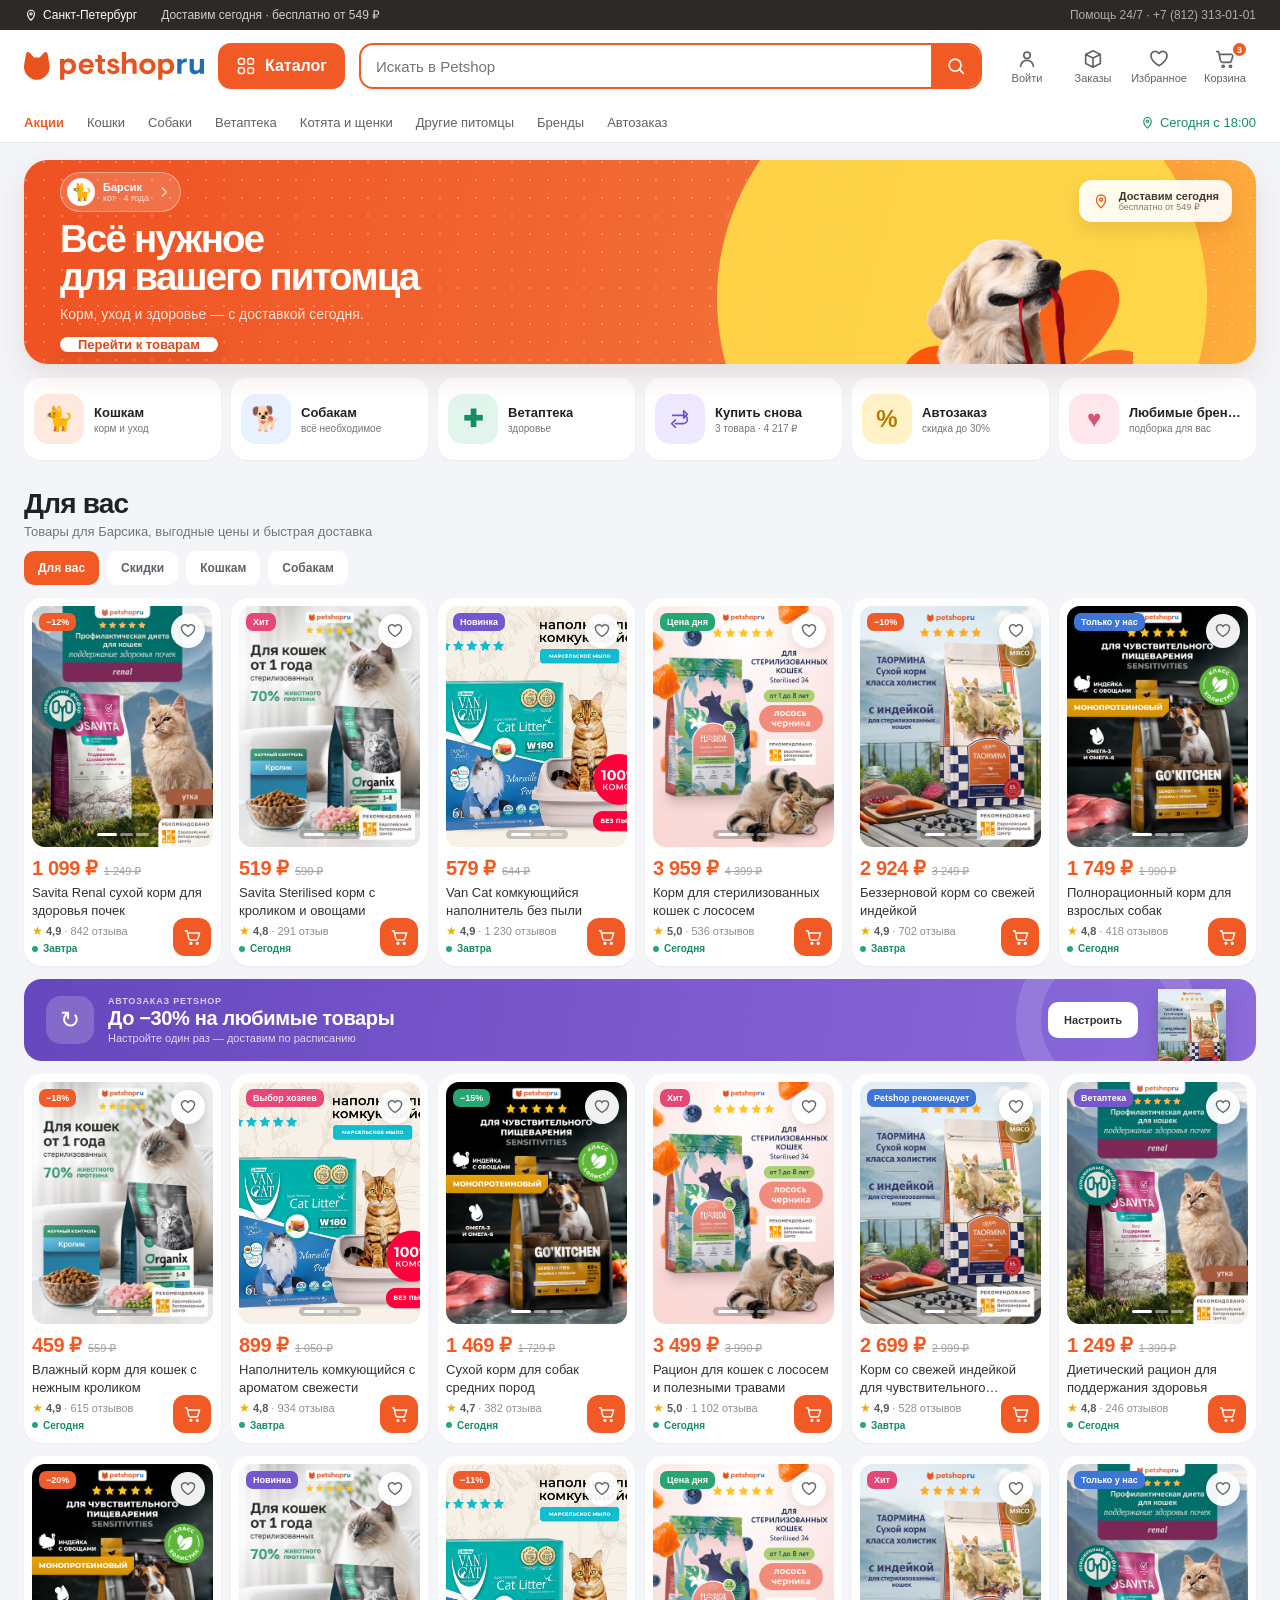
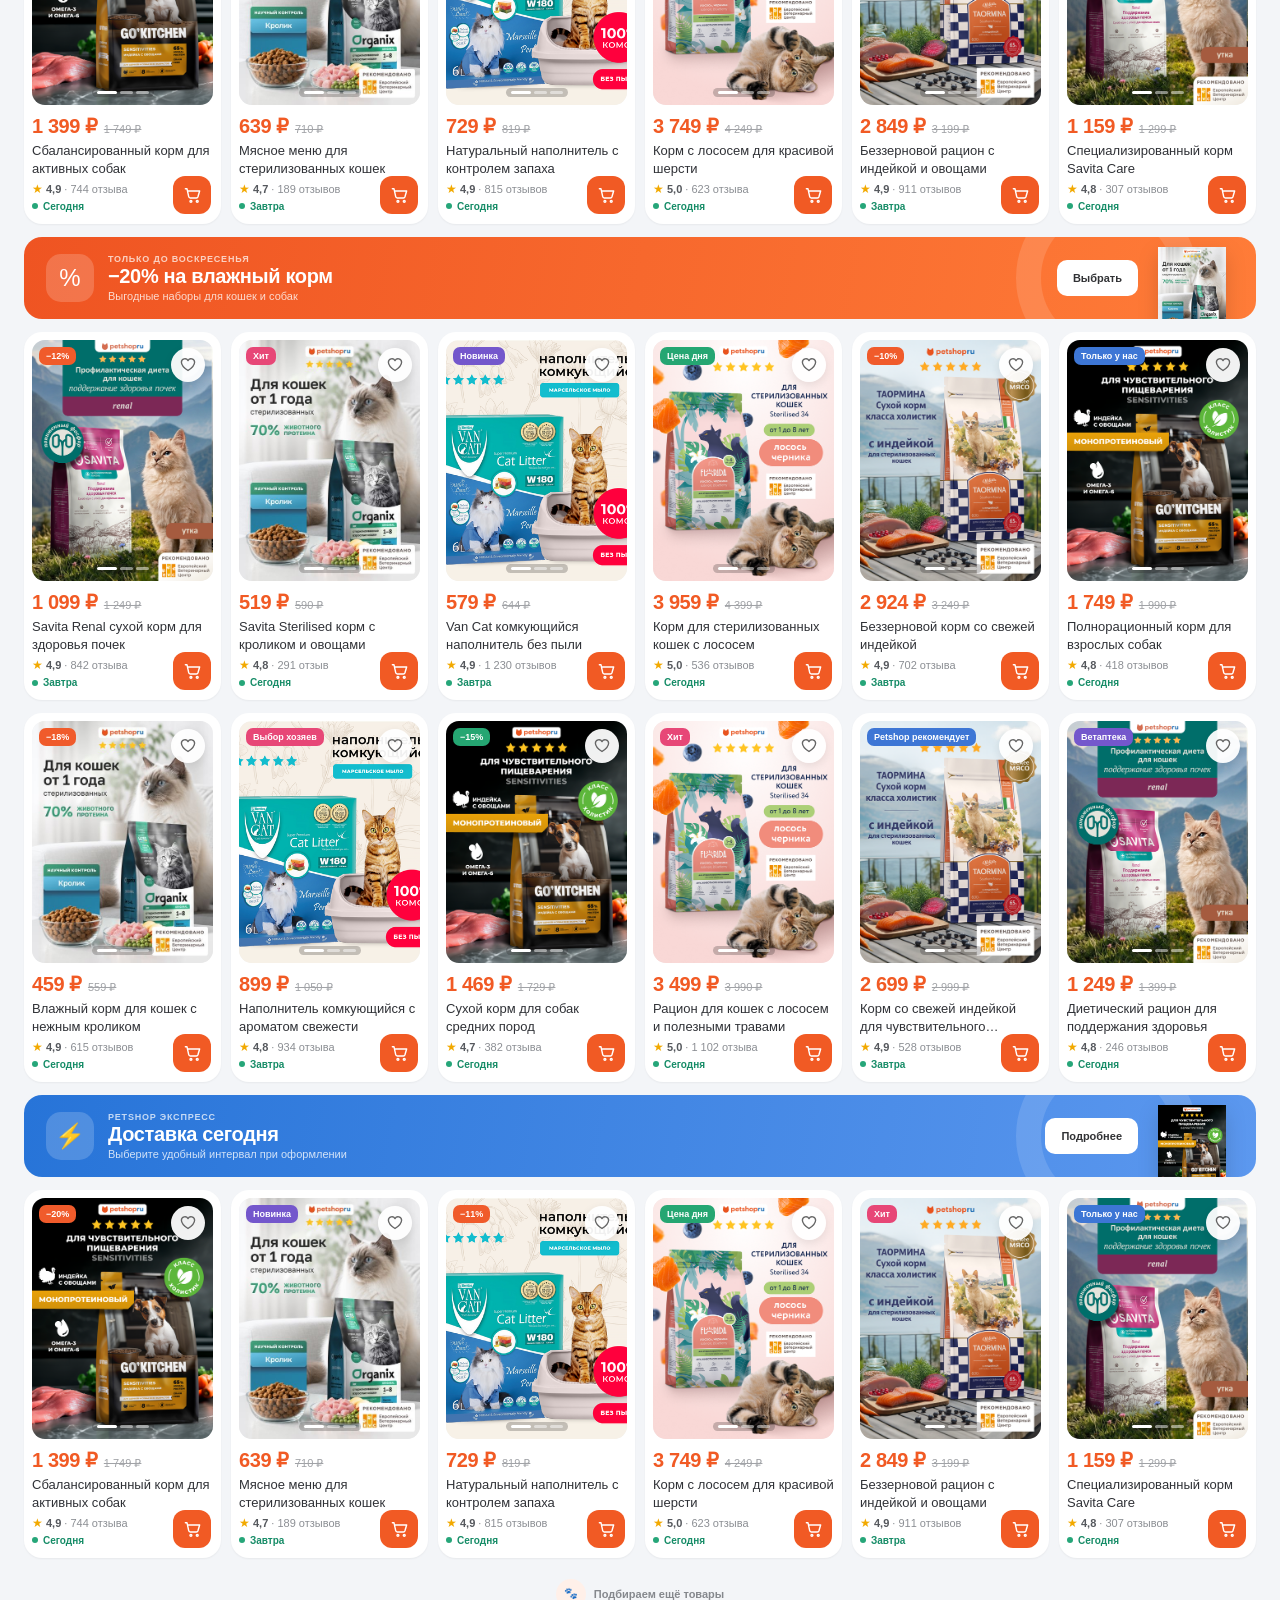
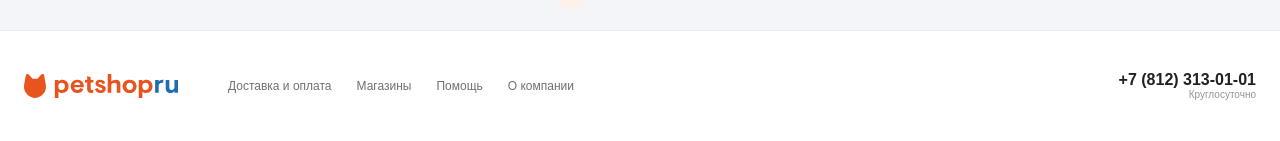
==== commit 6e59c79e: "Add redesigned responsive shopping cart" ====
--- a/public/prototype/index.html
+++ b/public/prototype/index.html
@@ -49,10 +49,10 @@
         <a href="#"><svg><use href="#i-user"/></svg><span>Войти</span></a>
         <a href="#"><svg><use href="#i-box"/></svg><span>Заказы</span></a>
         <a href="#"><svg><use href="#i-heart"/></svg><span>Избранное</span></a>
-        <a href="#" class="cart-link"><svg><use href="#i-cart"/></svg><span>Корзина</span><b data-cart-count>2</b></a>
+        <a href="cart.html" class="cart-link"><svg><use href="#i-cart"/></svg><span>Корзина</span><b data-cart-count>3</b></a>
       </nav>
 
-      <a class="mobile-cart" href="#" aria-label="Корзина"><svg><use href="#i-cart"/></svg><b data-cart-count>2</b></a>
+      <a class="mobile-cart" href="cart.html" aria-label="Корзина"><svg><use href="#i-cart"/></svg><b data-cart-count>3</b></a>
     </div>
 
     <div class="shell mobile-search-wrap">
@@ -129,7 +129,7 @@
     <a href="catalog.html"><svg><use href="#i-grid"/></svg><span>Каталог</span></a>
     <a href="#"><svg><use href="#i-search"/></svg><span>Поиск</span></a>
     <a href="#"><svg><use href="#i-box"/></svg><span>Заказы</span></a>
-    <a href="#"><svg><use href="#i-cart"/></svg><span>Корзина</span><b data-cart-count>2</b></a>
+    <a href="cart.html"><svg><use href="#i-cart"/></svg><span>Корзина</span><b data-cart-count>3</b></a>
   </nav>
 
   <aside class="mobile-drawer" aria-hidden="true" data-mobile-drawer>
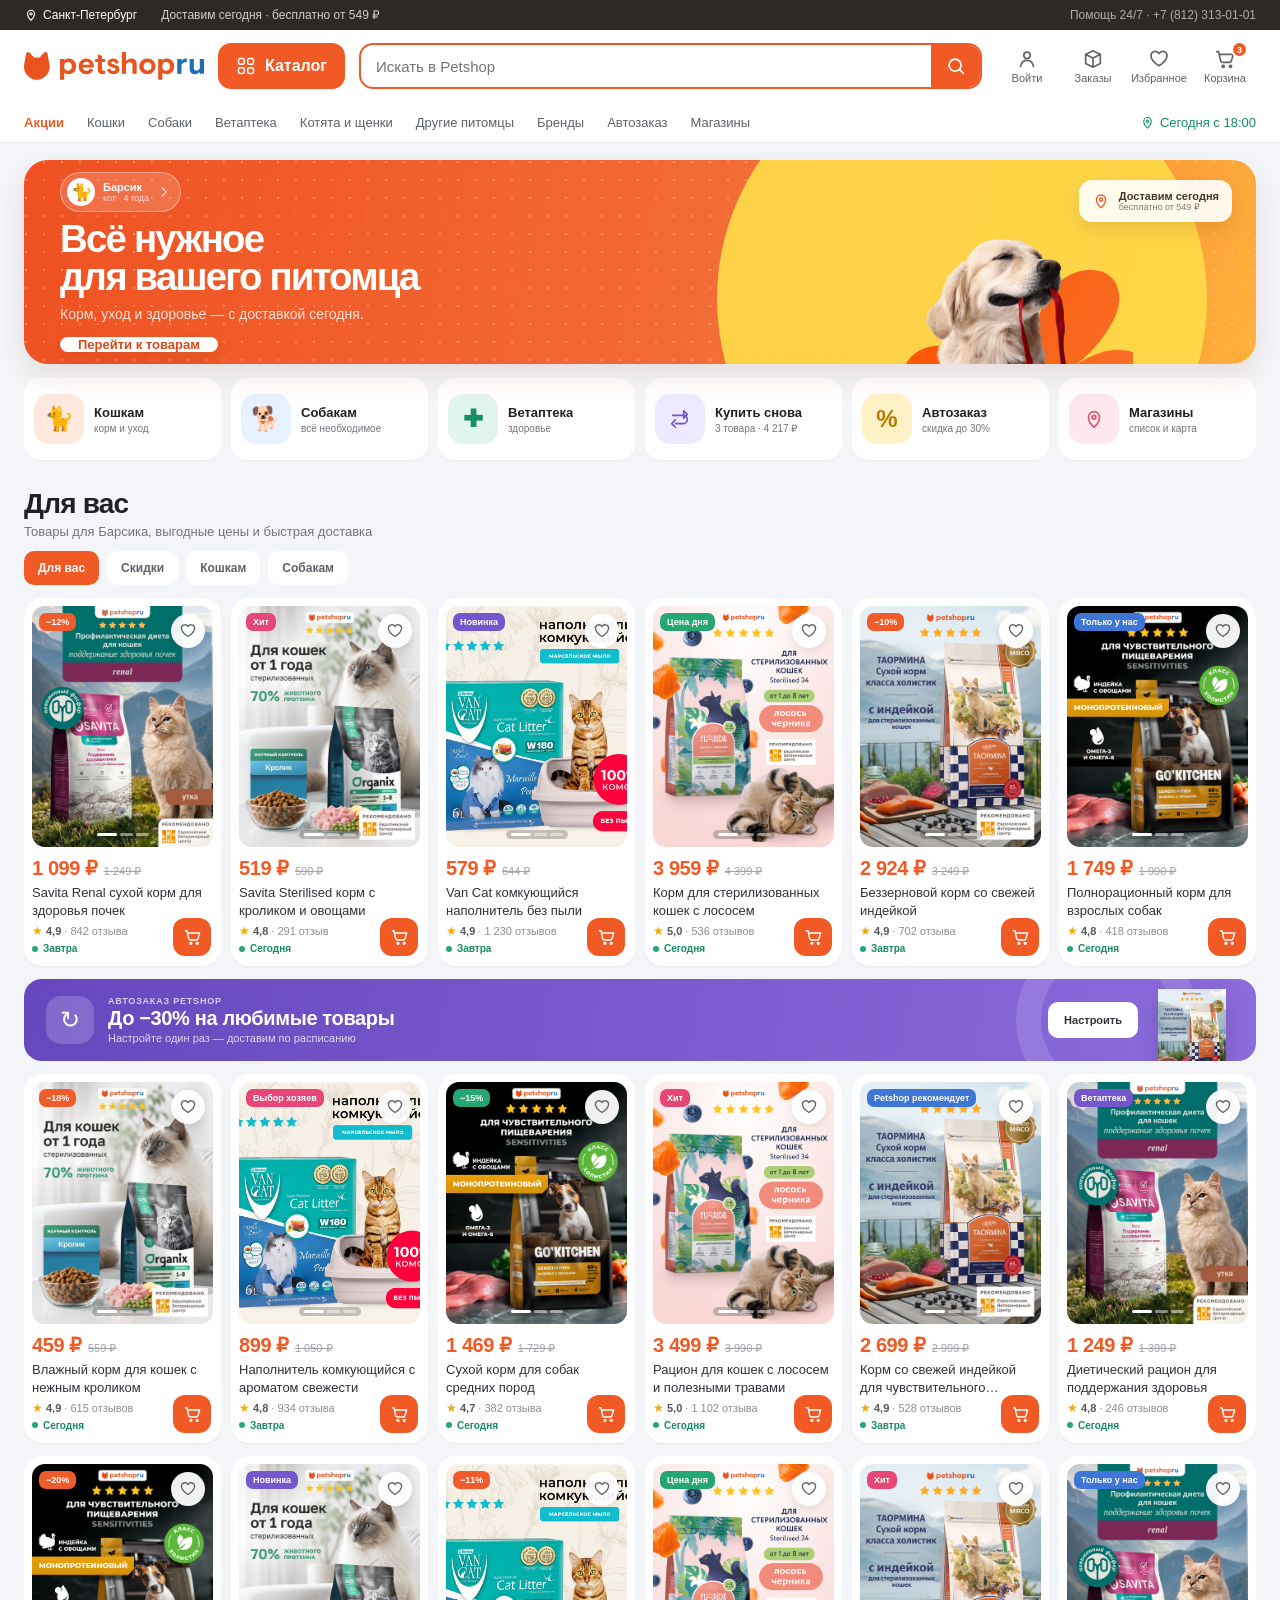
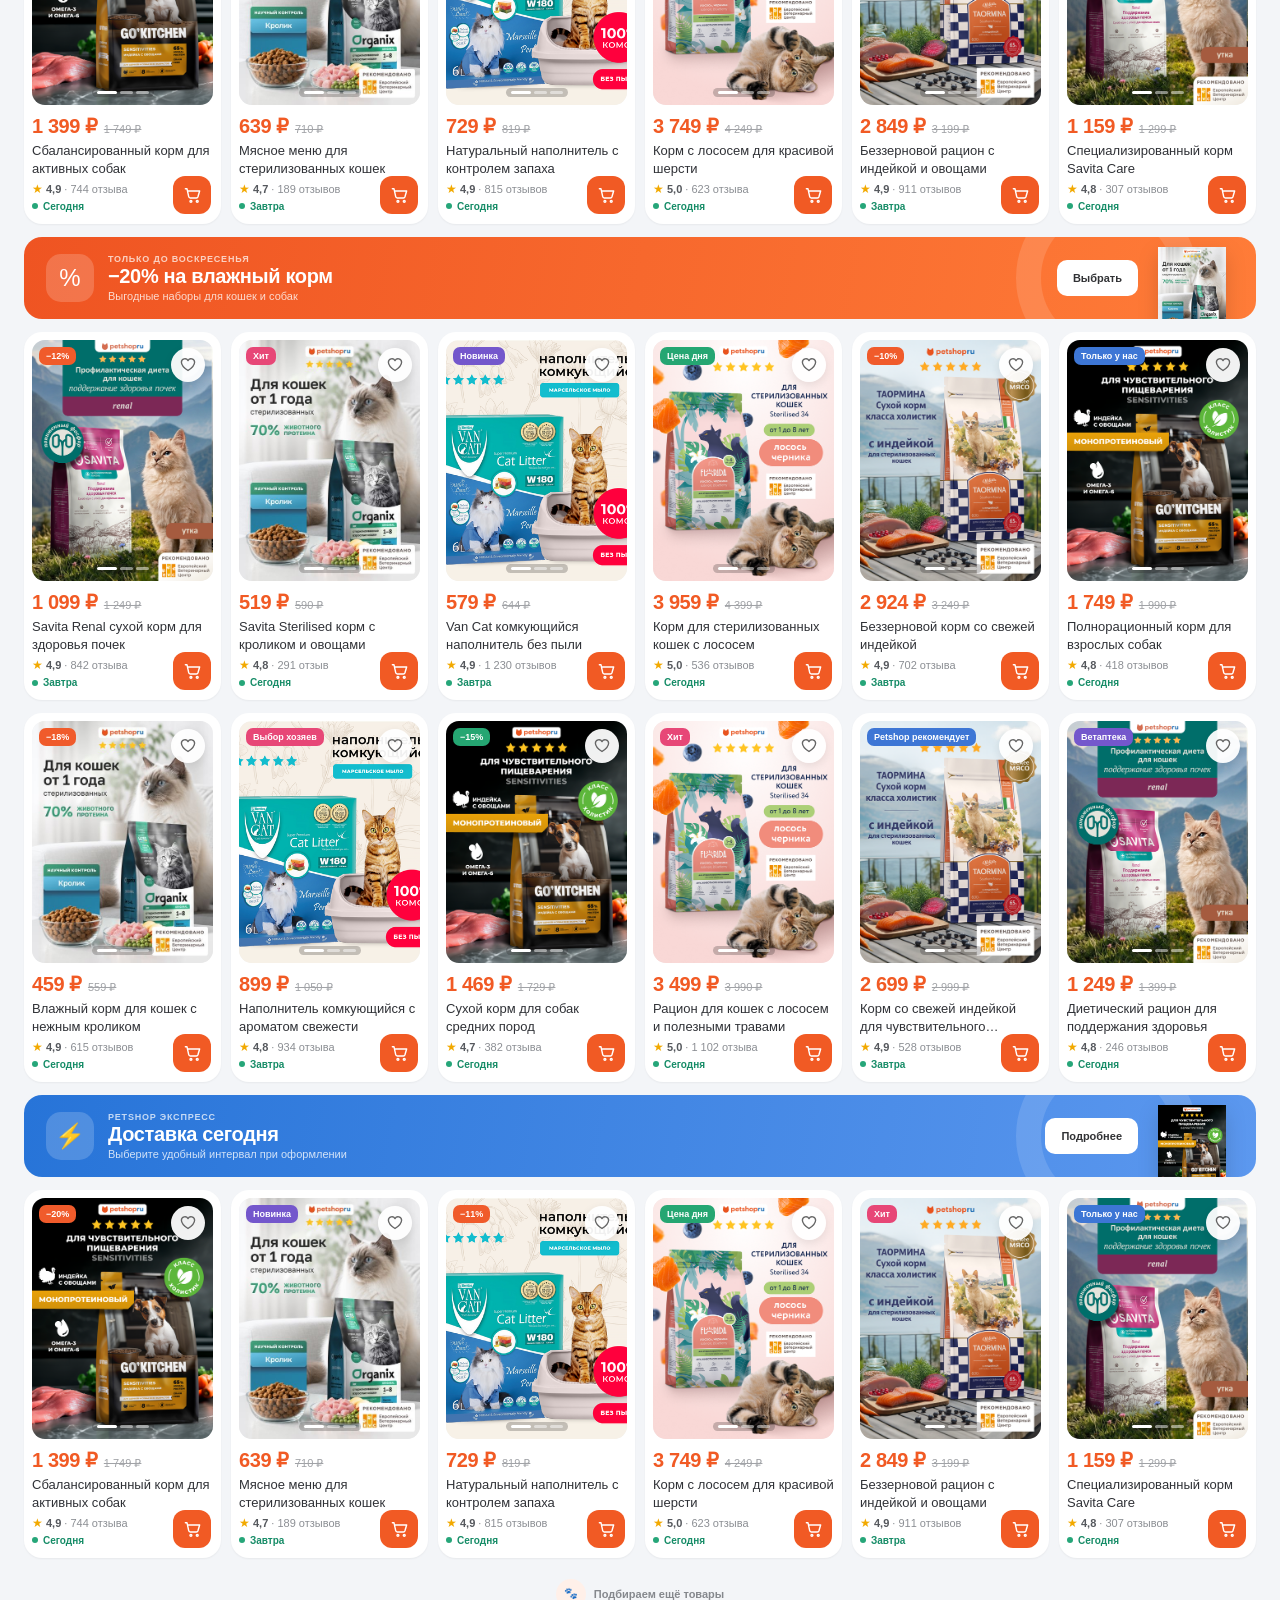
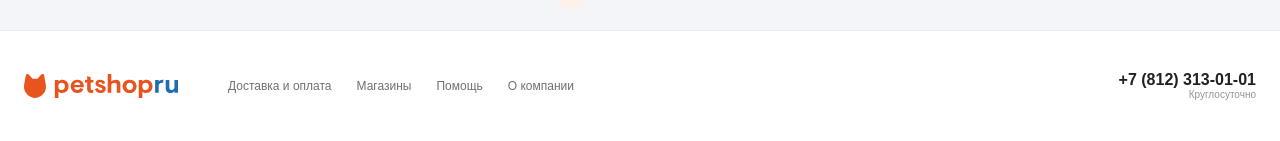
==== commit 4baa5978: "Add responsive stores list and map" ====
--- a/public/prototype/index.html
+++ b/public/prototype/index.html
@@ -5,7 +5,7 @@
   <meta name="viewport" content="width=device-width, initial-scale=1, viewport-fit=cover">
   <meta name="theme-color" content="#f15a24">
   <title>Petshop — новая лёгкая главная</title>
-  <link rel="stylesheet" href="styles.css">
+  <link rel="stylesheet" href="styles.css?v=7">
 </head>
 <body>
   <svg class="svg-sprite" aria-hidden="true">
@@ -71,6 +71,7 @@
       <a href="catalog.html#other-pets">Другие питомцы</a>
       <a href="#">Бренды</a>
       <a href="#auto">Автозаказ</a>
+      <a href="stores.html">Магазины</a>
       <span><svg><use href="#i-pin"/></svg> Сегодня с 18:00</span>
     </nav>
   </header>
@@ -95,7 +96,7 @@
         <a class="quick-card" href="catalog.html#vet"><span class="quick-card__icon quick-card__icon--green">✚</span><span><b>Ветаптека</b><small>здоровье</small></span></a>
         <button class="quick-card" type="button" data-repeat-order><span class="quick-card__icon quick-card__icon--lilac"><svg><use href="#i-repeat"/></svg></span><span><b>Купить снова</b><small>3 товара · 4 217 ₽</small></span></button>
         <a class="quick-card" href="#auto"><span class="quick-card__icon quick-card__icon--yellow">%</span><span><b>Автозаказ</b><small>скидка до 30%</small></span></a>
-        <a class="quick-card" href="#"><span class="quick-card__icon quick-card__icon--rose">♥</span><span><b>Любимые бренды</b><small>подборка для вас</small></span></a>
+        <a class="quick-card" href="stores.html"><span class="quick-card__icon quick-card__icon--rose"><svg><use href="#i-pin"/></svg></span><span><b>Магазины</b><small>список и карта</small></span></a>
       </div>
     </section>
 
@@ -119,7 +120,7 @@
   <footer class="footer">
     <div class="shell footer__inner">
       <a class="logo logo--footer" href="#"><img src="assets/petshop-logo.svg" alt="Petshop.ru"></a>
-      <nav><a href="#">Доставка и оплата</a><a href="#">Магазины</a><a href="#">Помощь</a><a href="#">О компании</a></nav>
+      <nav><a href="#">Доставка и оплата</a><a href="stores.html">Магазины</a><a href="#">Помощь</a><a href="#">О компании</a></nav>
       <div><a href="tel:+78123130101">+7 (812) 313-01-01</a><span>Круглосуточно</span></div>
     </div>
   </footer>
@@ -135,12 +136,12 @@
   <aside class="mobile-drawer" aria-hidden="true" data-mobile-drawer>
     <div class="mobile-drawer__panel">
       <div class="mobile-drawer__head"><a class="logo" href="index.html"><img src="assets/petshop-logo.svg" alt="Petshop.ru"></a><button class="icon-button" type="button" aria-label="Закрыть меню" data-menu-close><svg><use href="#i-close"/></svg></button></div>
-      <nav><a href="catalog.html">Каталог</a><a href="catalog.html?page=cats">Кошки</a><a href="catalog.html?page=dogs">Собаки</a><a href="catalog.html#vet">Ветаптека</a><a href="#auto">Автозаказ</a><a href="#">Магазины</a></nav>
+      <nav><a href="catalog.html">Каталог</a><a href="catalog.html?page=cats">Кошки</a><a href="catalog.html?page=dogs">Собаки</a><a href="catalog.html#vet">Ветаптека</a><a href="#auto">Автозаказ</a><a href="stores.html">Магазины</a></nav>
       <div class="drawer-delivery"><svg><use href="#i-pin"/></svg><span><b>Доставим сегодня</b><small>Санкт-Петербург</small></span></div>
     </div>
   </aside>
 
   <div class="toast" role="status" aria-live="polite" data-toast-box></div>
-  <script src="script.js"></script>
+  <script src="script.js?v=7"></script>
 </body>
 </html>
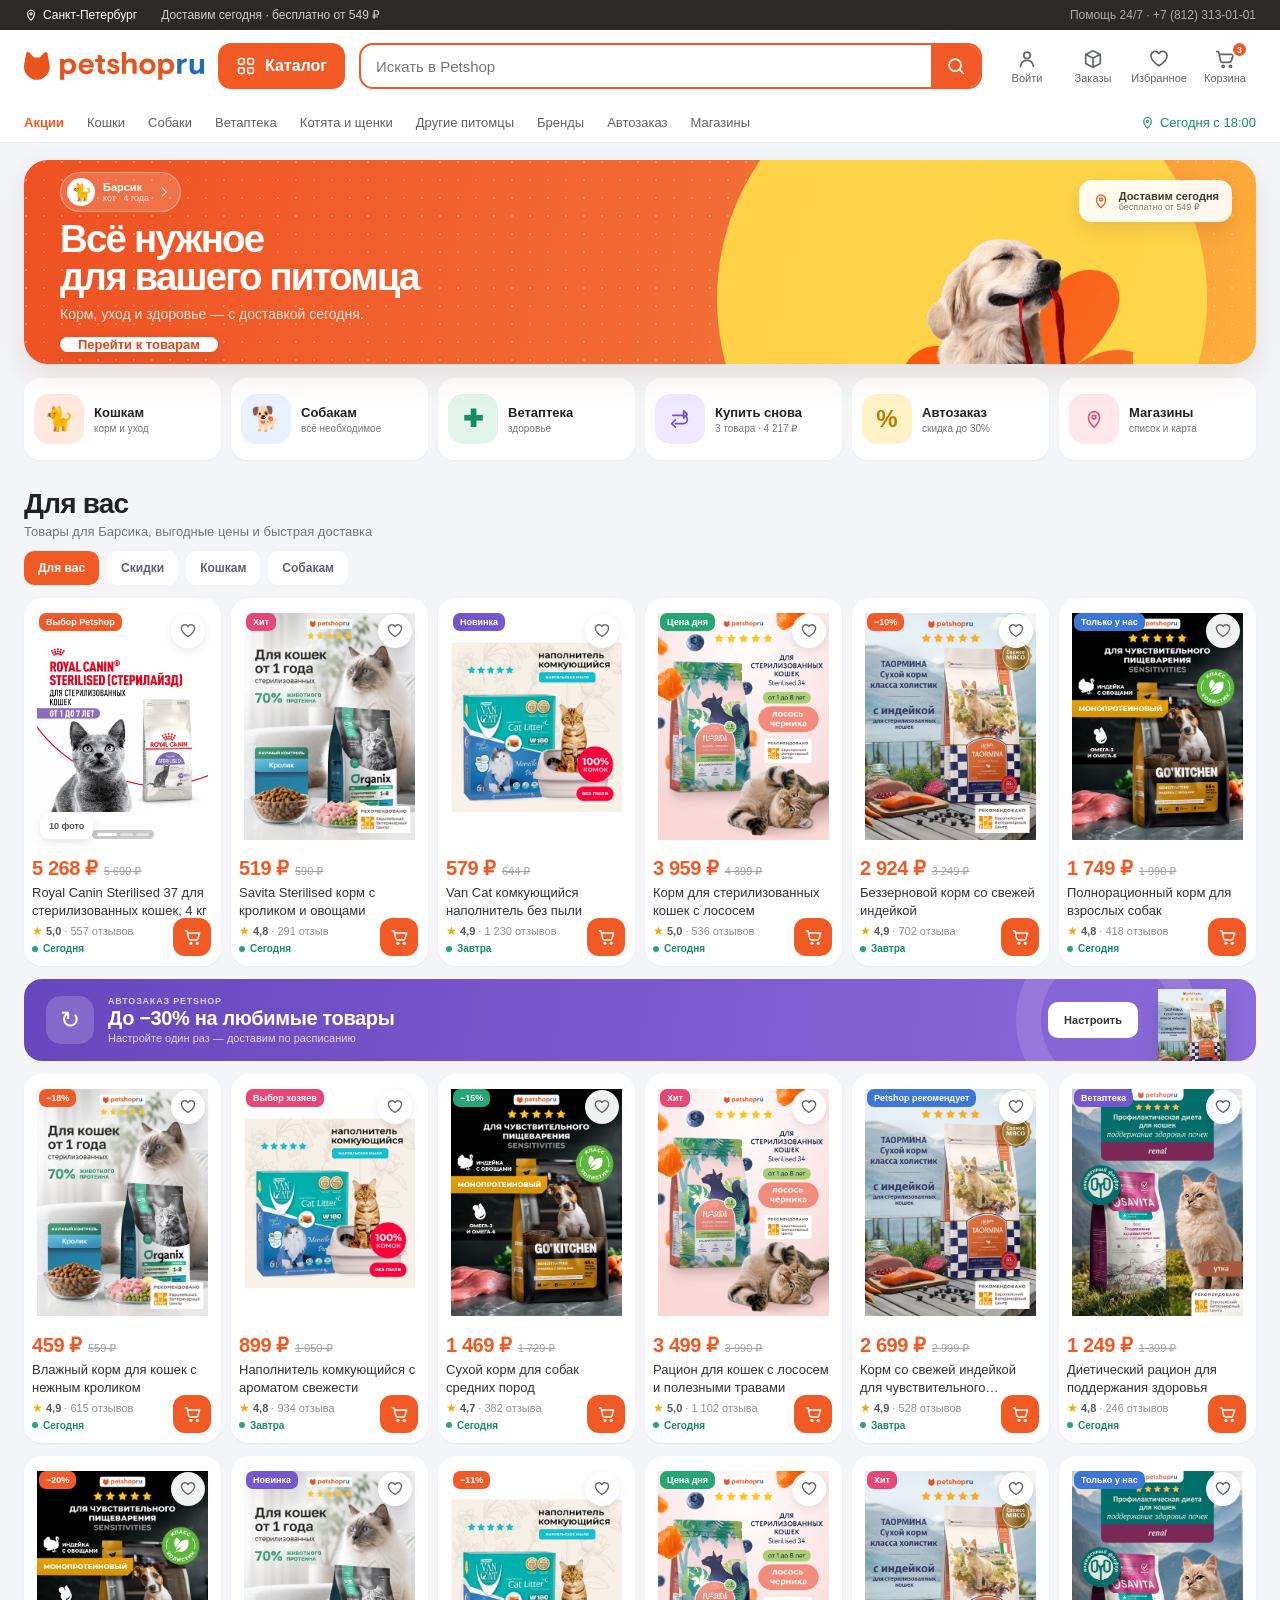
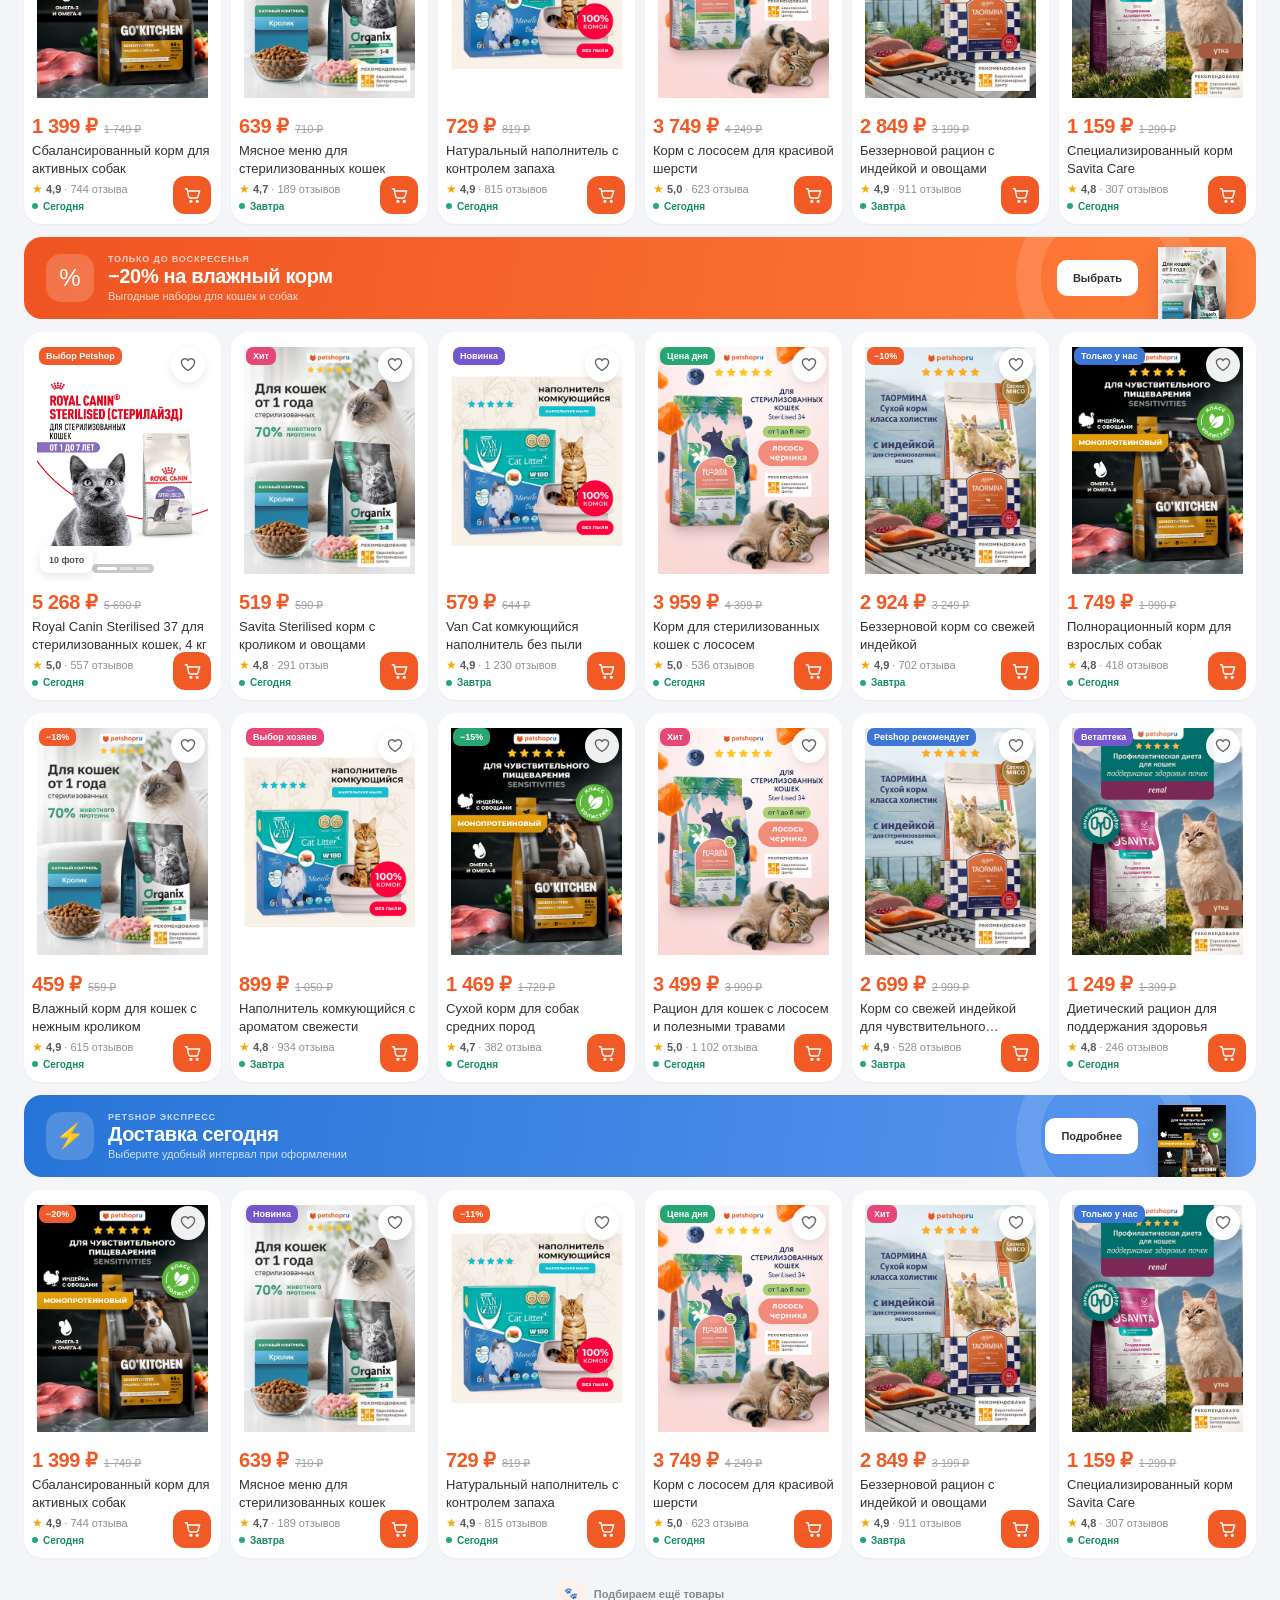
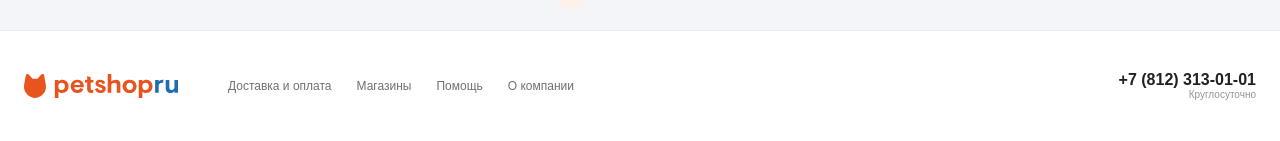
==== commit d7bb2881: "Add real multi-photo product gallery" ====
--- a/public/prototype/index.html
+++ b/public/prototype/index.html
@@ -5,7 +5,8 @@
   <meta name="viewport" content="width=device-width, initial-scale=1, viewport-fit=cover">
   <meta name="theme-color" content="#f15a24">
   <title>Petshop — новая лёгкая главная</title>
-  <link rel="stylesheet" href="styles.css?v=7">
+  <link rel="stylesheet" href="styles.css?v=9">
+  <link rel="stylesheet" href="gallery.css?v=9">
 </head>
 <body>
   <svg class="svg-sprite" aria-hidden="true">
@@ -142,6 +143,7 @@
   </aside>
 
   <div class="toast" role="status" aria-live="polite" data-toast-box></div>
-  <script src="script.js?v=7"></script>
+  <script src="gallery.js?v=9"></script>
+  <script src="script.js?v=9"></script>
 </body>
 </html>
--- a/public/prototype/styles.css
+++ b/public/prototype/styles.css
@@ -104,19 +104,20 @@
 .product-feed { display: grid; gap: 13px; }
 .feed-batch { display: grid; gap: 13px; }
 .product-grid { display: grid; grid-template-columns: repeat(6, minmax(0,1fr)); gap: 10px; }
-.product-card { position: relative; min-width: 0; padding: 8px 8px 12px; border-radius: 18px; background: #fff; box-shadow: 0 1px 2px rgba(20,20,20,.05); transition: transform .16s ease, box-shadow .16s ease; }
+.product-card { position: relative; min-width: 0; padding: 8px 8px 12px; border-radius: 18px; background: #fff; cursor: pointer; box-shadow: 0 1px 2px rgba(20,20,20,.05); transition: transform .16s ease, box-shadow .16s ease; }
 .product-card:hover { transform: translateY(-2px); box-shadow: 0 10px 26px rgba(30,34,40,.08); }
+.product-card:focus-visible { outline: 3px solid rgba(241,90,36,.28); outline-offset: 3px; }
 .product-card__visual { position: relative; aspect-ratio: 3 / 4; overflow: hidden; border-radius: 13px; background: #f3f3f3; }
 .preview-images { position: absolute; inset: 0; }
-.product-card__visual .preview-image { position: absolute; inset: 0; width: 100%; height: 100%; object-fit: cover; opacity: 0; transition: opacity .16s ease; }
+.product-card__visual .preview-image { position: absolute; inset: 0; width: 100%; height: 100%; padding: 3%; object-fit: contain; background: #fff; opacity: 0; transition: opacity .16s ease; }
 .product-card__visual .preview-image.is-active { opacity: 1; }
-.product-card__visual .preview-image--2 { transform: scale(1.12); object-position: center 44%; }
-.product-card__visual .preview-image--3 { padding: 8%; background: #f7f5f3; object-fit: contain; transform: scale(.96); }
 .preview-zones { position: absolute; z-index: 3; inset: 0; display: grid; grid-template-columns: repeat(3,1fr); }
 .preview-zone { min-width: 0; cursor: pointer; touch-action: manipulation; }
 .preview-dots { position: absolute; z-index: 4; left: 50%; bottom: 8px; display: flex; gap: 3px; padding: 3px 5px; border-radius: 99px; background: rgba(29,28,27,.24); transform: translateX(-50%); pointer-events: none; }
 .preview-dots i { width: 13px; height: 3px; border-radius: 99px; background: rgba(255,255,255,.48); transition: background .16s ease, width .16s ease; }
 .preview-dots i.is-active { width: 20px; background: #fff; }
+.gallery-count { position: absolute; z-index: 5; left: 8px; bottom: 8px; height: 26px; padding: 0 9px; border: 0; border-radius: 9px; background: rgba(255,255,255,.94); color: #4c4f54; font-size: 9px; font-weight: 800; cursor: pointer; box-shadow: 0 3px 10px rgba(30,30,35,.12); }
+.gallery-count:focus-visible { outline: 3px solid rgba(241,90,36,.3); outline-offset: 2px; }
 .favorite { position: absolute; z-index: 5; top: 8px; right: 8px; width: 34px; height: 34px; display: grid; place-items: center; padding: 0; border: 0; border-radius: 50%; background: rgba(255,255,255,.94); color: #666; cursor: pointer; box-shadow: 0 3px 10px rgba(0,0,0,.09); }
 .favorite svg { width: 18px; }
 .favorite.is-active { color: #e4415d; }
--- a/public/prototype/gallery.css
+++ b/public/prototype/gallery.css
@@ -0,0 +1,79 @@
+.pg-open { overflow: hidden; }
+.pg-modal { position: fixed; z-index: 220; inset: 0; display: grid; place-items: center; padding: 24px; opacity: 0; visibility: hidden; transition: opacity .2s ease, visibility .2s ease; }
+.pg-modal.is-open { opacity: 1; visibility: visible; }
+.pg-backdrop { position: absolute; inset: 0; width: 100%; height: 100%; padding: 0; border: 0; background: rgba(24,23,22,.56); backdrop-filter: blur(4px); }
+.pg-panel { position: relative; width: min(1100px,100%); max-height: calc(100vh - 48px); overflow: auto; border-radius: 28px; background: #fff; box-shadow: 0 30px 90px rgba(20,20,24,.32); transform: translateY(18px) scale(.985); transition: transform .22s ease; }
+.pg-modal.is-open .pg-panel { transform: translateY(0) scale(1); }
+.pg-close { position: absolute; z-index: 6; right: 16px; top: 16px; width: 42px; height: 42px; display: grid; place-items: center; padding: 0; border: 0; border-radius: 14px; background: rgba(245,245,247,.96); color: #4e5055; cursor: pointer; box-shadow: 0 3px 12px rgba(35,35,40,.08); }
+.pg-close span { margin-top: -3px; font-size: 30px; font-weight: 300; line-height: 1; }
+.pg-layout { min-height: 650px; display: grid; grid-template-columns: minmax(0,1.45fr) minmax(350px,.8fr); }
+.pg-media { min-width: 0; display: grid; grid-template-columns: 92px minmax(0,1fr); gap: 12px; padding: 22px; border-radius: 28px 0 0 28px; background: #f6f6f7; }
+.pg-stage { position: relative; min-width: 0; min-height: 600px; display: grid; place-items: center; overflow: hidden; border-radius: 20px; background: #fff; touch-action: pan-y; user-select: none; }
+.pg-stage > img { width: 100%; height: 100%; max-height: 620px; object-fit: contain; transition: opacity .14s ease; -webkit-user-drag: none; }
+.pg-arrow { position: absolute; z-index: 2; top: 50%; width: 48px; height: 48px; display: grid; place-items: center; padding: 0 0 5px; border: 0; border-radius: 50%; background: rgba(255,255,255,.95); color: #34363a; font-size: 38px; font-weight: 300; line-height: 1; cursor: pointer; box-shadow: 0 5px 18px rgba(30,30,35,.14); transform: translateY(-50%); }
+.pg-arrow--prev { left: 14px; }
+.pg-arrow--next { right: 14px; }
+.pg-counter { position: absolute; z-index: 2; right: 14px; bottom: 14px; padding: 7px 11px; border-radius: 999px; background: rgba(32,33,36,.72); color: #fff; font-size: 12px; font-weight: 750; }
+.pg-swipe-hint { display: none; }
+.pg-thumbs { display: flex; flex-direction: column; gap: 8px; overflow-y: auto; scrollbar-width: thin; }
+.pg-thumb { flex: 0 0 78px; width: 78px; height: 78px; display: grid; place-items: center; padding: 3px; overflow: hidden; border: 2px solid transparent; border-radius: 13px; background: #fff; cursor: pointer; }
+.pg-thumb.is-active { border-color: var(--orange,#f15a24); }
+.pg-thumb img { width: 100%; height: 100%; object-fit: contain; }
+.pg-info { min-width: 0; display: flex; flex-direction: column; padding: 60px 34px 30px; }
+.pg-badge { align-self: flex-start; padding: 6px 9px; border-radius: 8px; background: #fff0e8; color: var(--orange,#f15a24); font-size: 10px; font-weight: 850; }
+.pg-info h2 { margin: 12px 0 10px; color: #2f3135; font-size: 26px; line-height: 1.18; letter-spacing: -.6px; }
+.pg-rating { color: #64676c; font-size: 13px; }
+.pg-rating::first-letter { color: #f2a900; }
+.pg-description { margin: 22px 0 13px; color: #7a7d82; font-size: 13px; line-height: 1.55; }
+.pg-features { display: grid; gap: 9px; color: #4d5055; font-size: 12px; }
+.pg-features span::first-letter { color: #168664; }
+.pg-variants { margin-top: 22px; }
+.pg-variants > span { color: #777a80; font-size: 11px; }
+.pg-variants > div { display: flex; flex-wrap: wrap; gap: 6px; margin-top: 8px; }
+.pg-variants button { height: 34px; padding: 0 12px; border: 1px solid #e1e2e5; border-radius: 10px; background: #fff; color: #55585d; font-size: 11px; font-weight: 700; cursor: pointer; }
+.pg-variants button.is-active { border-color: var(--orange,#f15a24); color: var(--orange,#f15a24); box-shadow: inset 0 0 0 1px var(--orange,#f15a24); }
+.pg-delivery { display: flex; align-items: center; gap: 7px; margin-top: 22px; color: #168664; font-size: 12px; font-weight: 700; }
+.pg-delivery i { width: 7px; height: 7px; border-radius: 50%; background: #20a578; }
+.pg-buy { display: flex; align-items: center; gap: 18px; margin-top: auto; padding-top: 24px; }
+.pg-buy > div { min-width: 122px; display: grid; }
+.pg-buy strong { color: var(--orange,#f15a24); font-size: 28px; letter-spacing: -.5px; }
+.pg-buy del { color: #9ca0a5; font-size: 12px; }
+.pg-buy button { flex: 1; height: 50px; border: 0; border-radius: 14px; background: var(--orange,#f15a24); color: #fff; font-size: 13px; font-weight: 850; cursor: pointer; }
+.pg-buy button.is-added { background: #dff3ea; color: #168664; }
+.pg-modal--single .pg-media { grid-template-columns: 1fr; }
+.pg-modal--single .pg-thumbs { display: none; }
+.pg-close:focus-visible,.pg-arrow:focus-visible,.pg-thumb:focus-visible,.pg-buy button:focus-visible,.pg-variants button:focus-visible { outline: 3px solid rgba(241,90,36,.3); outline-offset: 2px; }
+
+@media (max-width: 700px) {
+  .pg-modal { align-items: end; padding: 0; }
+  .pg-panel { width: 100%; max-height: 94dvh; border-radius: 24px 24px 0 0; transform: translateY(100%); }
+  .pg-modal.is-open .pg-panel { transform: translateY(0); }
+  .pg-close { right: 10px; top: 10px; width: 38px; height: 38px; border-radius: 12px; }
+  .pg-layout { min-height: 0; display: block; }
+  .pg-media,.pg-modal--single .pg-media { display: flex; flex-direction: column; gap: 9px; padding: 12px 12px 0; border-radius: 24px 24px 0 0; }
+  .pg-stage { min-height: 0; aspect-ratio: 1/1; border-radius: 17px; }
+  .pg-stage > img { max-height: none; }
+  .pg-arrow { display: none; }
+  .pg-counter { right: 10px; bottom: 10px; padding: 6px 9px; font-size: 10px; }
+  .pg-swipe-hint { position: absolute; left: 10px; bottom: 10px; display: block; padding: 6px 9px; border-radius: 999px; background: rgba(255,255,255,.9); color: #71747a; font-size: 9px; font-weight: 700; }
+  .pg-thumbs { order: 2; flex-direction: row; gap: 6px; padding-bottom: 3px; overflow-x: auto; overflow-y: hidden; scroll-snap-type: x proximity; scrollbar-width: none; }
+  .pg-thumbs::-webkit-scrollbar { display: none; }
+  .pg-thumb { flex: 0 0 57px; width: 57px; height: 57px; border-radius: 10px; scroll-snap-align: start; }
+  .pg-info { padding: 16px 16px calc(20px + env(safe-area-inset-bottom)); }
+  .pg-badge { padding: 5px 7px; font-size: 8px; }
+  .pg-info h2 { margin: 8px 38px 7px 0; font-size: 19px; letter-spacing: -.3px; }
+  .pg-rating { font-size: 10px; }
+  .pg-description { margin: 12px 0 8px; font-size: 10px; }
+  .pg-features { grid-template-columns: 1fr 1fr; gap: 6px 9px; font-size: 9px; }
+  .pg-features span:last-child { display: none; }
+  .pg-variants { margin-top: 13px; }
+  .pg-variants button { height: 30px; padding: 0 9px; font-size: 9px; }
+  .pg-delivery { margin-top: 13px; font-size: 10px; }
+  .pg-buy { gap: 12px; padding-top: 15px; }
+  .pg-buy > div { min-width: 105px; }
+  .pg-buy strong { font-size: 22px; }
+  .pg-buy del { font-size: 9px; }
+  .pg-buy button { height: 46px; border-radius: 13px; font-size: 11px; }
+  .pg-modal--single .pg-thumbs { display: none; }
+  .pg-modal--single .pg-swipe-hint { display: none; }
+}
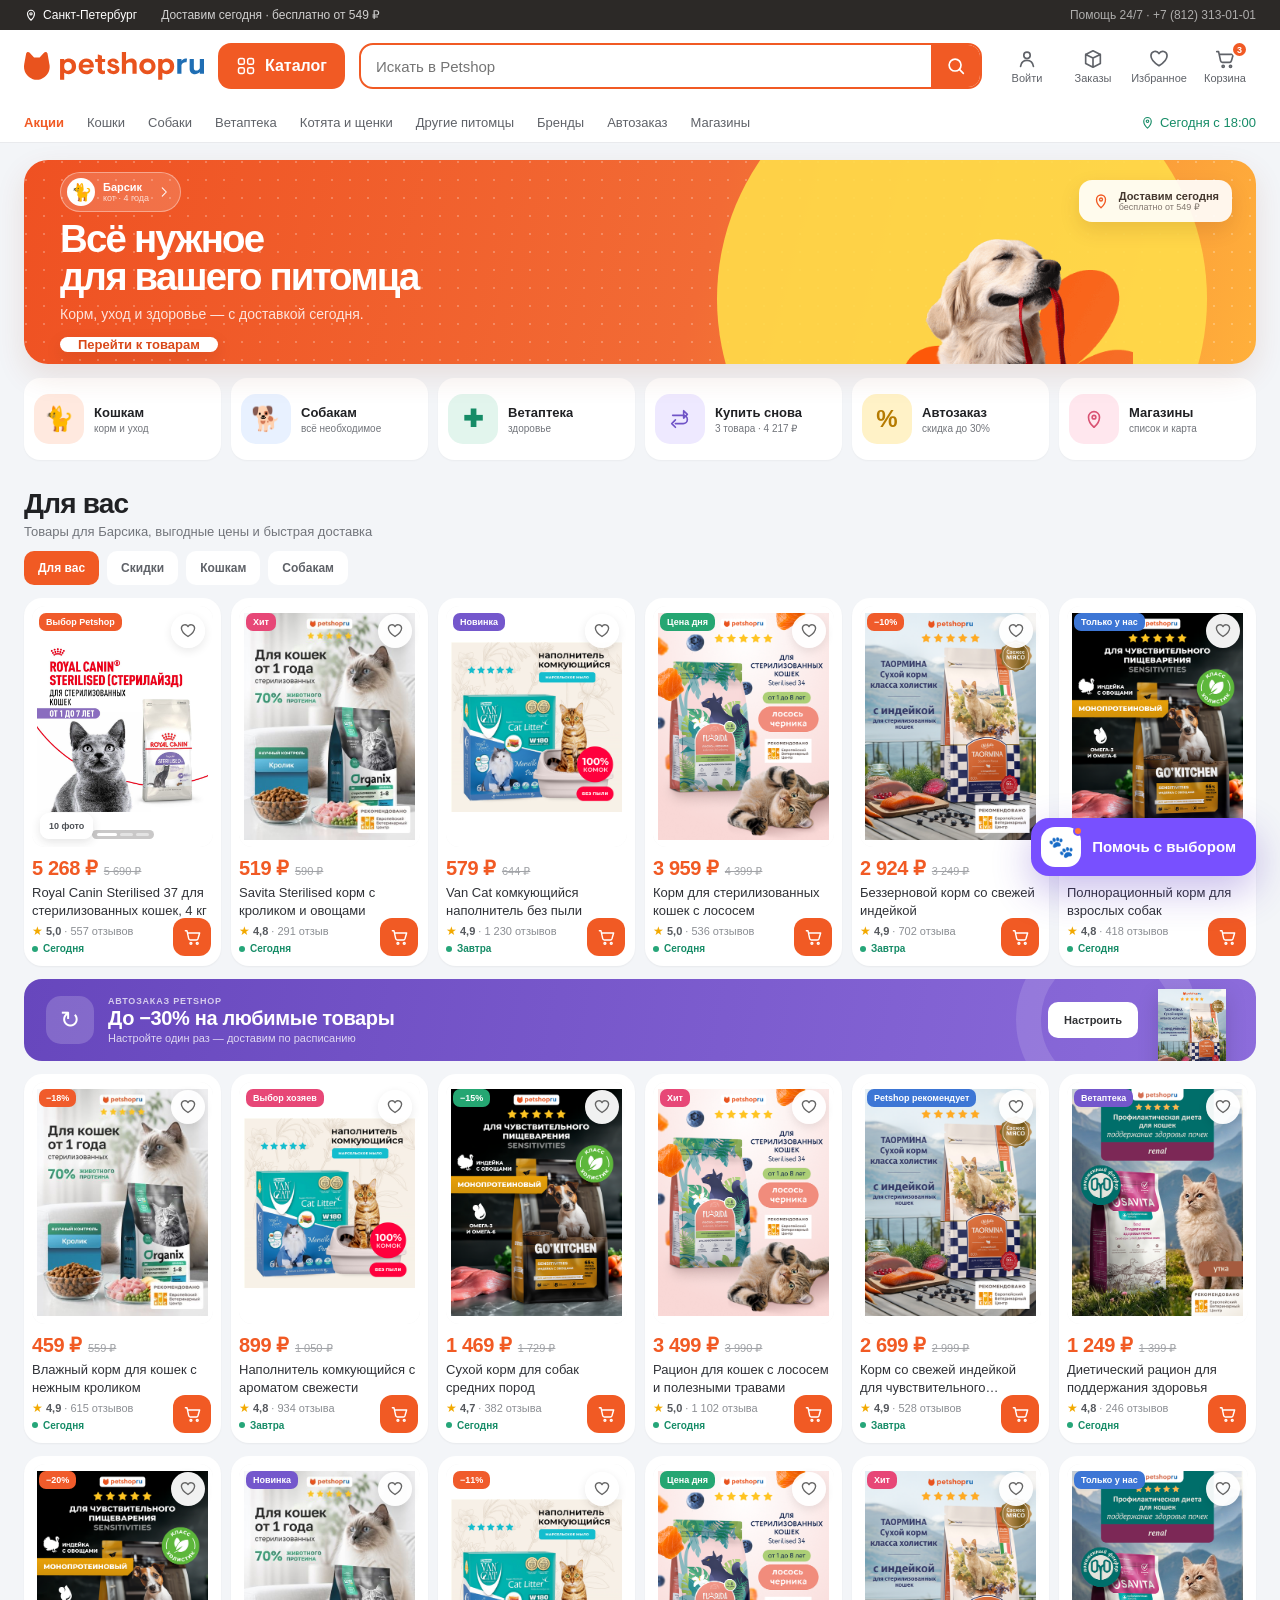
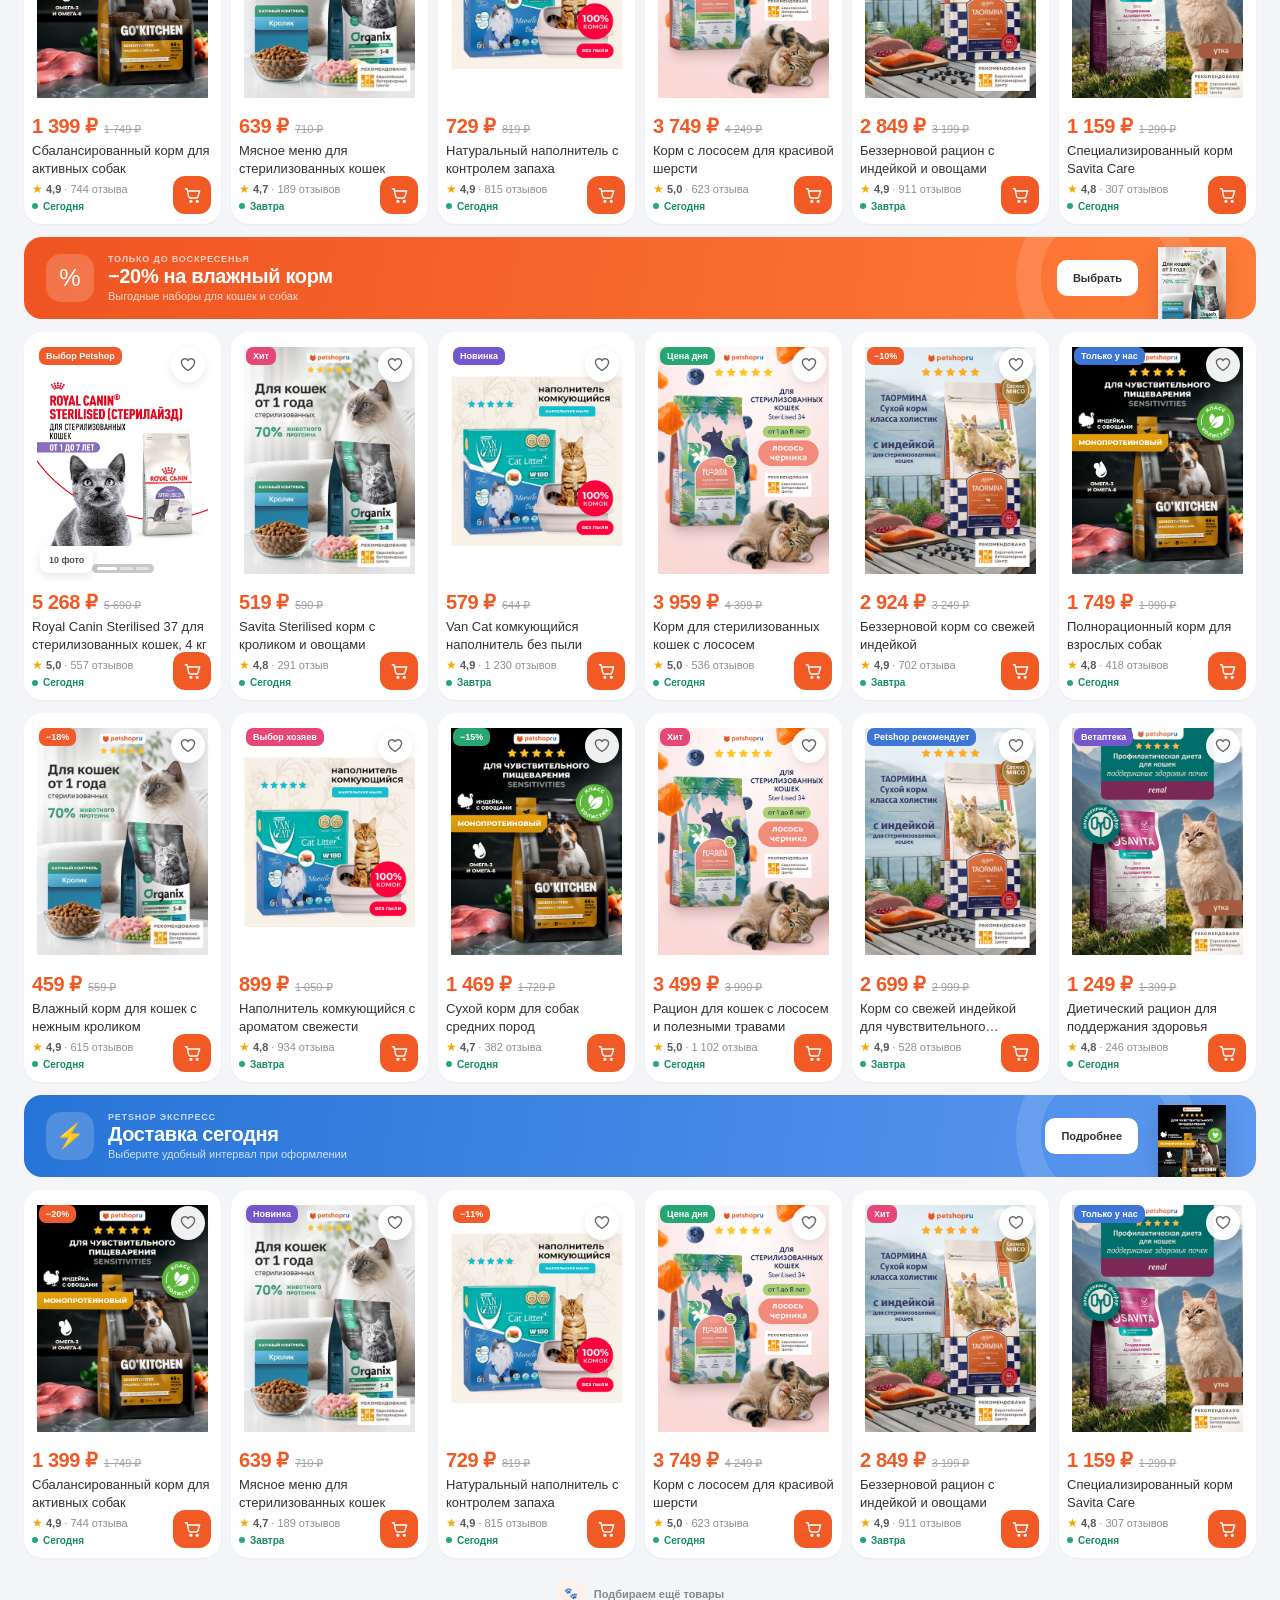
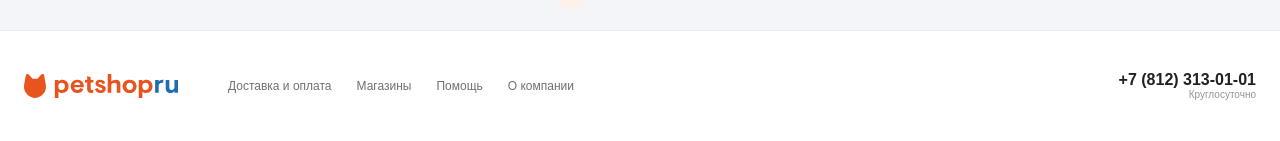
==== commit fe90414a: "Release 2026.07.23.1" ====
--- a/public/prototype/index.html
+++ b/public/prototype/index.html
@@ -6,7 +6,8 @@
   <meta name="theme-color" content="#f15a24">
   <title>Petshop — новая лёгкая главная</title>
   <link rel="stylesheet" href="styles.css?v=9">
-  <link rel="stylesheet" href="gallery.css?v=9">
+  <link rel="stylesheet" href="gallery.css?v=10">
+  <link rel="stylesheet" href="assistant.css?v=17">
 </head>
 <body>
   <svg class="svg-sprite" aria-hidden="true">
@@ -143,7 +144,8 @@
   </aside>
 
   <div class="toast" role="status" aria-live="polite" data-toast-box></div>
-  <script src="gallery.js?v=9"></script>
+  <script src="gallery.js?v=10"></script>
   <script src="script.js?v=9"></script>
+  <script src="assistant.js?v=21"></script>
 </body>
 </html>
--- a/public/prototype/assistant.css
+++ b/public/prototype/assistant.css
@@ -0,0 +1,446 @@
+.petshop-assistant,
+.petshop-assistant * {
+  box-sizing: border-box;
+}
+
+.petshop-assistant-launcher {
+  position: fixed;
+  z-index: 88;
+  right: 24px;
+  bottom: 24px;
+  min-width: 194px;
+  height: 58px;
+  border: 0;
+  border-radius: 18px;
+  padding: 0 20px 0 10px;
+  display: flex;
+  align-items: center;
+  gap: 11px;
+  color: #fff;
+  background: #7850ff;
+  box-shadow: 0 15px 38px rgba(80, 44, 192, .3);
+  font: 700 15px/1.1 Inter, Arial, sans-serif;
+  cursor: pointer;
+  transition: transform .18s ease, box-shadow .18s ease, background .18s ease;
+}
+
+.petshop-assistant-launcher:hover {
+  transform: translateY(-2px);
+  background: #6840f5;
+  box-shadow: 0 18px 42px rgba(80, 44, 192, .38);
+}
+
+.petshop-assistant-launcher[hidden] {
+  display: none;
+}
+
+.petshop-assistant-launcher:focus-visible,
+.petshop-assistant button:focus-visible,
+.petshop-assistant input:focus-visible,
+.petshop-assistant a:focus-visible {
+  outline: 3px solid rgba(255, 112, 53, .45);
+  outline-offset: 2px;
+}
+
+.petshop-assistant-launcher__icon {
+  width: 40px;
+  height: 40px;
+  flex: 0 0 40px;
+  border-radius: 14px;
+  display: grid;
+  place-items: center;
+  color: #7850ff;
+  background: #fff;
+  font-size: 21px;
+}
+
+.petshop-assistant-launcher__pulse {
+  position: absolute;
+  top: 8px;
+  left: 42px;
+  width: 10px;
+  height: 10px;
+  border: 2px solid #7850ff;
+  border-radius: 50%;
+  background: #ff763b;
+}
+
+.petshop-assistant {
+  position: fixed;
+  z-index: 89;
+  right: 24px;
+  bottom: 94px;
+  width: min(410px, calc(100vw - 32px));
+  height: min(680px, calc(100dvh - 118px));
+  border: 1px solid #e9e6f2;
+  border-radius: 28px;
+  overflow: hidden;
+  display: grid;
+  grid-template-rows: auto minmax(0, 1fr) auto;
+  color: #252231;
+  background: #fff;
+  box-shadow: 0 24px 70px rgba(34, 25, 66, .24);
+  font: 14px/1.4 Inter, Arial, sans-serif;
+  opacity: 0;
+  visibility: hidden;
+  pointer-events: none;
+  transform: translateY(18px) scale(.98);
+  transform-origin: right bottom;
+  transition: opacity .18s ease, transform .18s ease, visibility .18s;
+}
+
+.petshop-assistant.is-open {
+  opacity: 1;
+  visibility: visible;
+  pointer-events: auto;
+  transform: translateY(0) scale(1);
+}
+
+.petshop-assistant__header {
+  min-height: 76px;
+  padding: 14px 14px 13px 16px;
+  display: flex;
+  align-items: center;
+  gap: 11px;
+  color: #fff;
+  background: linear-gradient(120deg, #6840f5, #8d65ff);
+}
+
+.petshop-assistant__avatar {
+  width: 44px;
+  height: 44px;
+  flex: 0 0 44px;
+  border-radius: 16px;
+  display: grid;
+  place-items: center;
+  color: #6840f5;
+  background: #fff;
+  font-size: 23px;
+  box-shadow: 0 5px 14px rgba(45, 18, 128, .18);
+}
+
+.petshop-assistant__heading {
+  min-width: 0;
+  flex: 1;
+}
+
+.petshop-assistant__heading strong,
+.petshop-assistant__heading span {
+  display: block;
+}
+
+.petshop-assistant__heading strong {
+  font-size: 16px;
+  line-height: 1.2;
+}
+
+.petshop-assistant__heading span {
+  margin-top: 3px;
+  color: rgba(255, 255, 255, .82);
+  font-size: 11px;
+}
+
+.petshop-assistant__header-action {
+  width: 38px;
+  height: 38px;
+  border: 0;
+  border-radius: 13px;
+  display: grid;
+  place-items: center;
+  color: #fff;
+  background: rgba(255, 255, 255, .13);
+  font: 700 21px/1 Arial, sans-serif;
+  cursor: pointer;
+}
+
+.petshop-assistant__header-action:hover {
+  background: rgba(255, 255, 255, .22);
+}
+
+.petshop-assistant__messages {
+  min-height: 0;
+  padding: 18px 15px 8px;
+  overflow: auto;
+  overscroll-behavior: contain;
+  background: #f8f7fb;
+  scroll-behavior: smooth;
+}
+
+.petshop-assistant__day {
+  width: max-content;
+  margin: 0 auto 15px;
+  border-radius: 999px;
+  padding: 4px 9px;
+  color: #8a8499;
+  background: #eeecf4;
+  font-size: 10px;
+  font-weight: 700;
+  letter-spacing: .04em;
+  text-transform: uppercase;
+}
+
+.petshop-assistant__message {
+  width: fit-content;
+  max-width: 88%;
+  margin: 0 0 10px;
+  border-radius: 17px;
+  padding: 11px 13px;
+  white-space: pre-line;
+}
+
+.petshop-assistant__message--assistant {
+  border-bottom-left-radius: 5px;
+  color: #373143;
+  background: #fff;
+  box-shadow: 0 5px 18px rgba(46, 39, 67, .07);
+}
+
+.petshop-assistant__message--user {
+  margin-left: auto;
+  border-bottom-right-radius: 5px;
+  color: #fff;
+  background: #7850ff;
+}
+
+.petshop-assistant__typing {
+  display: inline-flex;
+  align-items: center;
+  gap: 4px;
+}
+
+.petshop-assistant__typing i {
+  width: 5px;
+  height: 5px;
+  border-radius: 50%;
+  background: #a39eae;
+  animation: petshop-assistant-bounce 1s infinite alternate;
+}
+
+.petshop-assistant__typing i:nth-child(2) { animation-delay: .15s; }
+.petshop-assistant__typing i:nth-child(3) { animation-delay: .3s; }
+
+@keyframes petshop-assistant-bounce {
+  to { transform: translateY(-4px); opacity: .55; }
+}
+
+.petshop-assistant__products {
+  display: grid;
+  grid-auto-flow: column;
+  grid-auto-columns: 216px;
+  gap: 9px;
+  margin: 4px -15px 13px;
+  padding: 0 15px 3px;
+  overflow-x: auto;
+  scroll-snap-type: x proximity;
+  scrollbar-width: none;
+}
+
+.petshop-assistant__products::-webkit-scrollbar { display: none; }
+
+.petshop-assistant-product {
+  min-width: 0;
+  border: 1px solid #ebe8f2;
+  border-radius: 18px;
+  padding: 9px;
+  display: grid;
+  grid-template-columns: 58px minmax(0, 1fr);
+  grid-template-rows: auto auto auto auto;
+  column-gap: 10px;
+  scroll-snap-align: start;
+  background: #fff;
+  box-shadow: 0 7px 20px rgba(49, 39, 79, .06);
+}
+
+.petshop-assistant-product__image {
+  grid-row: 1 / 5;
+  width: 58px;
+  height: 72px;
+  border-radius: 13px;
+  display: block;
+  object-fit: contain;
+  background: #f4f2f8;
+}
+
+.petshop-assistant-product__title {
+  min-width: 0;
+  height: 34px;
+  overflow: hidden;
+  display: -webkit-box;
+  color: #302b39;
+  font-size: 11px;
+  font-weight: 650;
+  line-height: 1.35;
+  text-decoration: none;
+  -webkit-box-orient: vertical;
+  -webkit-line-clamp: 2;
+}
+
+.petshop-assistant-product__meta {
+  margin-top: 3px;
+  display: flex;
+  align-items: center;
+  gap: 6px;
+  color: #908a9c;
+  font-size: 10px;
+}
+
+.petshop-assistant-product__meta b {
+  color: #ff7a36;
+}
+
+.petshop-assistant-product__hint {
+  height: 24px;
+  margin-top: 3px;
+  overflow: hidden;
+  display: -webkit-box;
+  color: #746d80;
+  font-size: 9px;
+  line-height: 1.3;
+  -webkit-box-orient: vertical;
+  -webkit-line-clamp: 2;
+}
+
+.petshop-assistant-product__bottom {
+  margin-top: 6px;
+  display: flex;
+  align-items: center;
+  justify-content: space-between;
+  gap: 6px;
+}
+
+.petshop-assistant-product__price {
+  color: #241f2b;
+  font-size: 13px;
+  font-weight: 800;
+  white-space: nowrap;
+}
+
+.petshop-assistant-product__add {
+  min-width: 62px;
+  height: 26px;
+  border: 0;
+  border-radius: 9px;
+  padding: 0 9px;
+  color: #fff;
+  background: #ff6f32;
+  font: 750 10px/1 Inter, Arial, sans-serif;
+  cursor: pointer;
+}
+
+.petshop-assistant-product__add.is-added {
+  color: #3b8b57;
+  background: #eaf8ee;
+}
+
+.petshop-assistant__quick {
+  display: flex;
+  flex-wrap: wrap;
+  gap: 7px;
+  margin: 3px 0 13px;
+}
+
+.petshop-assistant__quick button {
+  min-height: 34px;
+  border: 1px solid #ddd6ff;
+  border-radius: 999px;
+  padding: 7px 11px;
+  color: #6242cb;
+  background: #fff;
+  font: 700 11px/1.2 Inter, Arial, sans-serif;
+  cursor: pointer;
+}
+
+.petshop-assistant__quick button:hover {
+  border-color: #7850ff;
+  background: #f3efff;
+}
+
+.petshop-assistant__composer {
+  padding: 10px 12px calc(10px + env(safe-area-inset-bottom));
+  border-top: 1px solid #eeeaf4;
+  background: #fff;
+}
+
+.petshop-assistant__form {
+  display: grid;
+  grid-template-columns: minmax(0, 1fr) 42px;
+  gap: 8px;
+  align-items: center;
+}
+
+.petshop-assistant__form input {
+  width: 100%;
+  height: 44px;
+  border: 1px solid #ddd9e6;
+  border-radius: 14px;
+  padding: 0 13px;
+  color: #282331;
+  background: #f9f8fb;
+  font: 500 14px/1 Inter, Arial, sans-serif;
+}
+
+.petshop-assistant__form input::placeholder { color: #9a94a5; }
+
+.petshop-assistant__send {
+  width: 42px;
+  height: 42px;
+  border: 0;
+  border-radius: 14px;
+  display: grid;
+  place-items: center;
+  color: #fff;
+  background: #7850ff;
+  font-size: 18px;
+  cursor: pointer;
+}
+
+.petshop-assistant__privacy {
+  margin: 7px 3px 0;
+  color: #9c96a6;
+  font-size: 9px;
+  text-align: center;
+}
+
+@media (max-width: 720px) {
+  .petshop-assistant-launcher {
+    right: 14px;
+    bottom: calc(78px + env(safe-area-inset-bottom));
+    min-width: 58px;
+    width: 58px;
+    height: 58px;
+    border-radius: 19px;
+    padding: 9px;
+  }
+
+  .petshop-assistant-launcher__label { display: none; }
+  .petshop-assistant-launcher__pulse { left: 43px; top: 7px; }
+
+  .petshop-assistant {
+    right: 8px;
+    bottom: calc(76px + env(safe-area-inset-bottom));
+    width: calc(100vw - 16px);
+    height: min(650px, calc(100dvh - 88px - env(safe-area-inset-bottom)));
+    border-radius: 24px;
+  }
+
+  .cart-page .petshop-assistant-launcher {
+    bottom: calc(140px + env(safe-area-inset-bottom));
+  }
+
+  .cart-page .petshop-assistant {
+    bottom: calc(138px + env(safe-area-inset-bottom));
+    height: min(590px, calc(100dvh - 150px - env(safe-area-inset-bottom)));
+  }
+
+  .petshop-assistant__header { min-height: 68px; padding: 11px 11px 10px 13px; }
+  .petshop-assistant__avatar { width: 40px; height: 40px; flex-basis: 40px; }
+  .petshop-assistant__messages { padding: 15px 12px 7px; }
+  .petshop-assistant__products { margin-left: -12px; margin-right: -12px; padding-left: 12px; padding-right: 12px; }
+}
+
+@media (prefers-reduced-motion: reduce) {
+  .petshop-assistant,
+  .petshop-assistant-launcher,
+  .petshop-assistant__messages { transition: none; scroll-behavior: auto; }
+  .petshop-assistant__typing i { animation: none; }
+}
